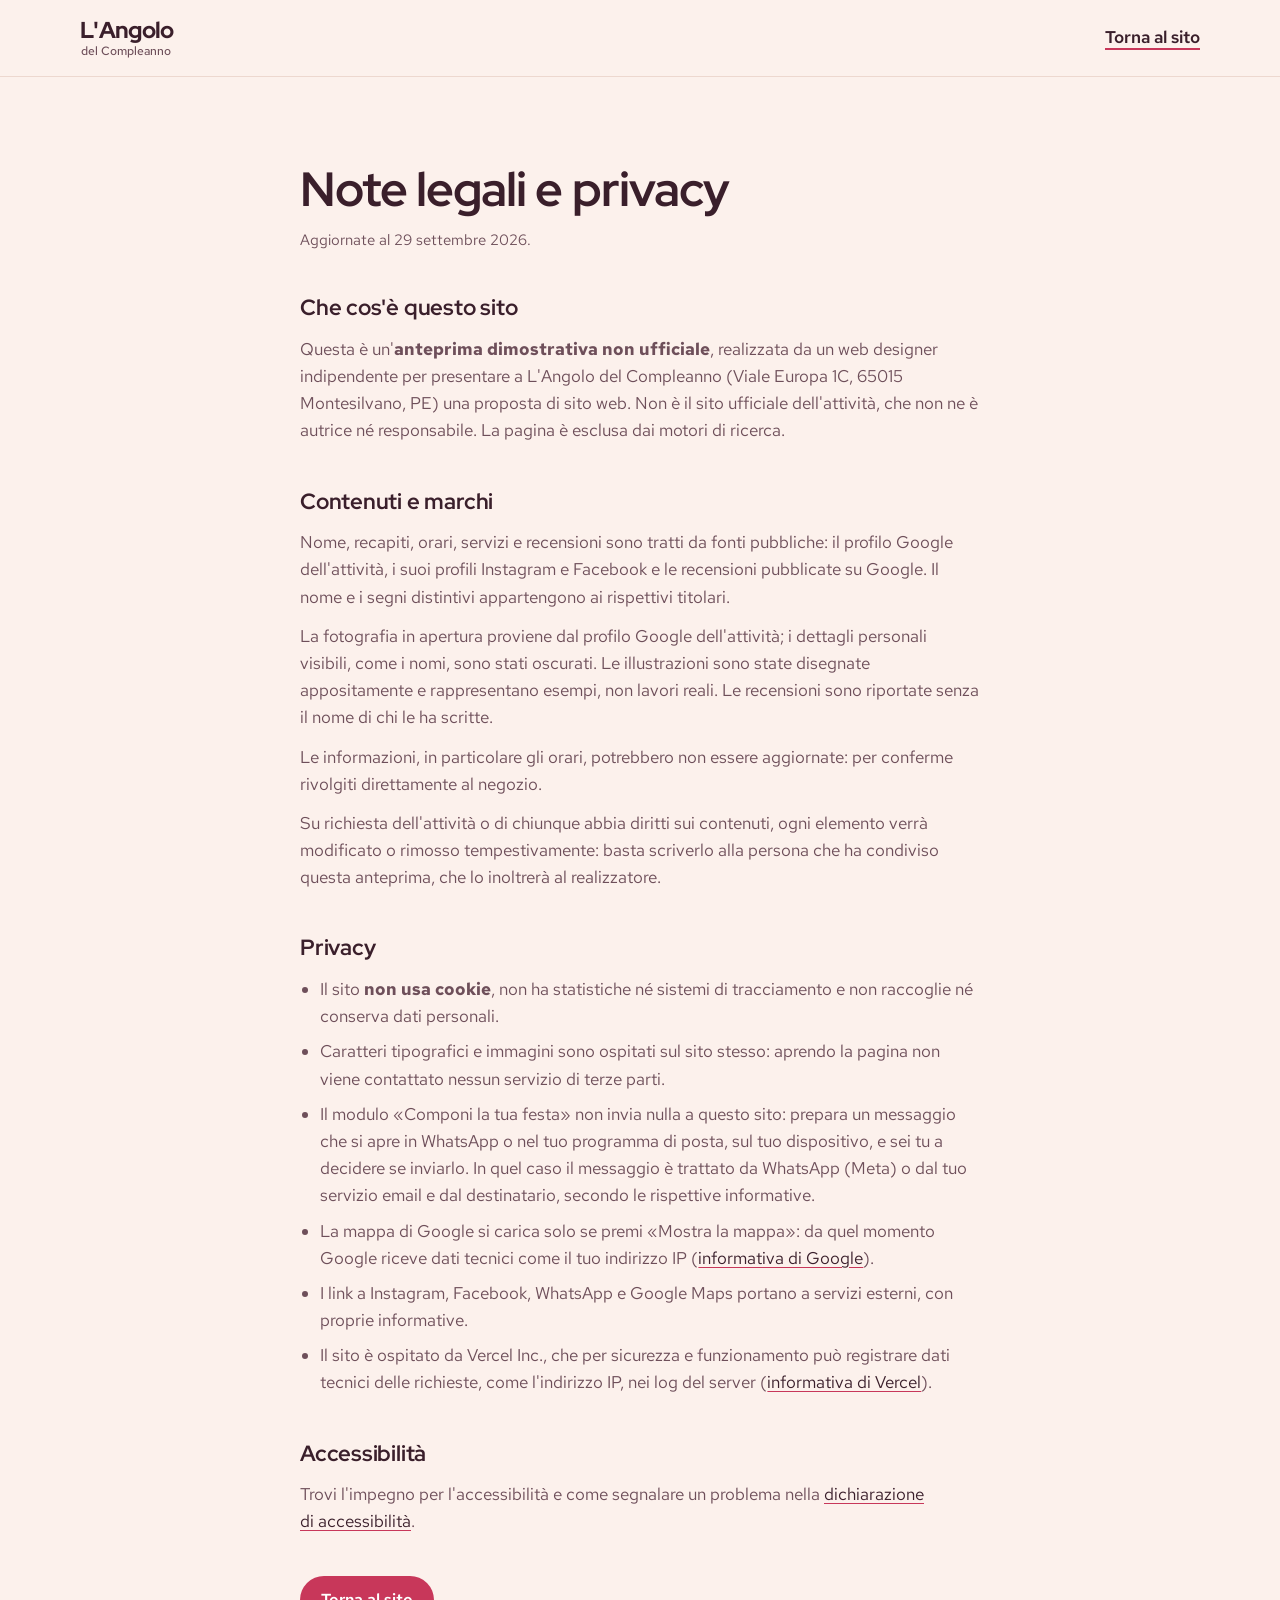
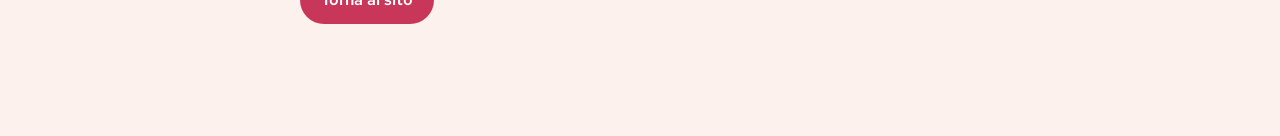
==== note-legali.html @ 6d97cae1 "Sito originale a pagina singola (anteprima L'Angolo del Compleanno) Versione pubblicata su adc-antep" ====
<!doctype html>
<html lang="it">
<head>
  <meta charset="utf-8">
  <meta name="viewport" content="width=device-width, initial-scale=1, viewport-fit=cover">
  <title>Note legali e privacy · Anteprima sito L'Angolo del Compleanno</title>
  <meta name="description" content="Note legali e informativa privacy dell'anteprima dimostrativa del sito di L'Angolo del Compleanno.">
  <meta name="theme-color" content="#FCF1EC">
  <meta name="robots" content="noindex, nofollow, noarchive, noimageindex">
  <meta name="referrer" content="strict-origin-when-cross-origin">
  <link rel="icon" href="favicon.svg" type="image/svg+xml">
  <link rel="preload" href="fonts/redhat-display-latin.woff2" as="font" type="font/woff2" crossorigin>
  <link rel="preload" href="fonts/redhat-text-latin.woff2" as="font" type="font/woff2" crossorigin>
  <link rel="stylesheet" href="style.css?v=20260929a">
</head>
<body class="legal-page">
<a class="skip" href="#main">Vai al contenuto</a>

<header class="site-header is-scrolled">
  <div class="wrap header-inner">
    <a class="brand" href="./" aria-label="Torna all'anteprima del sito">
      <span class="brand-name" aria-hidden="true">L'Angolo</span>
      <span class="brand-sub" aria-hidden="true">del Compleanno</span>
    </a>
    <a class="text-link" href="./">Torna al sito</a>
  </div>
</header>

<main id="main" class="legal">
  <div class="wrap">
    <h1>Note legali e privacy</h1>
    <p class="updated">Aggiornate al 29 settembre 2026.</p>

    <h2>Che cos'è questo sito</h2>
    <p>Questa è un'<strong>anteprima dimostrativa non ufficiale</strong>, realizzata da un web designer indipendente per presentare a L'Angolo del Compleanno (Viale Europa 1C, 65015 Montesilvano, PE) una proposta di sito web. Non è il sito ufficiale dell'attività, che non ne è autrice né responsabile. La pagina è esclusa dai motori di ricerca.</p>

    <h2>Contenuti e marchi</h2>
    <p>Nome, recapiti, orari, servizi e recensioni sono tratti da fonti pubbliche: il profilo Google dell'attività, i suoi profili Instagram e Facebook e le recensioni pubblicate su Google. Il nome e i segni distintivi appartengono ai rispettivi titolari.</p>
    <p>La fotografia in apertura proviene dal profilo Google dell'attività; i dettagli personali visibili, come i nomi, sono stati oscurati. Le illustrazioni sono state disegnate appositamente e rappresentano esempi, non lavori reali. Le recensioni sono riportate senza il nome di chi le ha scritte.</p>
    <p>Le informazioni, in particolare gli orari, potrebbero non essere aggiornate: per conferme rivolgiti direttamente al negozio.</p>
    <p>Su richiesta dell'attività o di chiunque abbia diritti sui contenuti, ogni elemento verrà modificato o rimosso tempestivamente: basta scriverlo alla persona che ha condiviso questa anteprima, che lo inoltrerà al realizzatore.</p>

    <h2>Privacy</h2>
    <ul>
      <li>Il sito <strong>non usa cookie</strong>, non ha statistiche né sistemi di tracciamento e non raccoglie né conserva dati personali.</li>
      <li>Caratteri tipografici e immagini sono ospitati sul sito stesso: aprendo la pagina non viene contattato nessun servizio di terze parti.</li>
      <li>Il modulo «Componi la tua festa» non invia nulla a questo sito: prepara un messaggio che si apre in WhatsApp o nel tuo programma di posta, sul tuo dispositivo, e sei tu a decidere se inviarlo. In quel caso il messaggio è trattato da WhatsApp (Meta) o dal tuo servizio email e dal destinatario, secondo le rispettive informative.</li>
      <li>La mappa di Google si carica solo se premi «Mostra la mappa»: da quel momento Google riceve dati tecnici come il tuo indirizzo IP (<a href="https://policies.google.com/privacy?hl=it" target="_blank" rel="noopener">informativa di Google<span class="sr-only"> (si apre in una nuova scheda)</span></a>).</li>
      <li>I link a Instagram, Facebook, WhatsApp e Google Maps portano a servizi esterni, con proprie informative.</li>
      <li>Il sito è ospitato da Vercel Inc., che per sicurezza e funzionamento può registrare dati tecnici delle richieste, come l'indirizzo IP, nei log del server (<a href="https://vercel.com/legal/privacy-policy" target="_blank" rel="noopener">informativa di Vercel<span class="sr-only"> (si apre in una nuova scheda)</span></a>).</li>
    </ul>

    <h2>Accessibilità</h2>
    <p>Trovi l'impegno per l'accessibilità e come segnalare un problema nella <a href="accessibilita.html">dichiarazione di accessibilità</a>.</p>

    <a class="btn btn-primary back" href="./">Torna al sito</a>
  </div>
</main>
</body>
</html>
---- style.css ----
/* =========================================================
   L'Angolo del Compleanno, Montesilvano
   Fondo rosa cipria caldo, inchiostro prugna, rosa per le azioni,
   oro come accento. Colore dosato, movimento discreto.
   ========================================================= */

@font-face {
  font-family: 'Red Hat Display';
  src: url('fonts/redhat-display-latin.woff2') format('woff2');
  font-weight: 400 900;
  font-display: swap;
}
@font-face {
  font-family: 'Red Hat Text';
  src: url('fonts/redhat-text-latin.woff2') format('woff2');
  font-weight: 300 700;
  font-display: swap;
}

:root {
  /* palette: fondo rosa cipria caldo, inchiostro prugna, rosa per le azioni, oro come accento */
  --bg: #FCF1EC;
  --surface: #FFFFFF;
  --band: #F7E1D9;
  --ink: #3A1F2B;
  --ink-2: #6E4F5A;
  --line: #EDD8CF;
  --line-2: #DDBFB3;

  --rose: #C8375A;
  --rose-hi: #B8324F;
  --rose-deep: #9E2A47;
  --gold: #E3A21A;
  --gold-soft: #FBEBCB;

  --font-display: 'Red Hat Display', system-ui, -apple-system, 'Segoe UI', sans-serif;
  --font-body: 'Red Hat Text', system-ui, -apple-system, 'Segoe UI', sans-serif;

  --shadow-1: 0 1px 2px rgba(58, 31, 43, .05), 0 2px 8px rgba(58, 31, 43, .05);
  --shadow-2: 0 1px 3px rgba(58, 31, 43, .06), 0 12px 32px -12px rgba(58, 31, 43, .18);

  --r: 16px;
  --r-lg: 24px;

  --ease-out: cubic-bezier(.23, 1, .32, 1);

  --gutter: clamp(16px, 4.5vw, 40px);
  --section-y: clamp(80px, 10vw, 136px);
  --header-h: 64px;
}
@media (min-width: 960px) { :root { --header-h: 76px; } }

/* ---------- base ---------- */
*, *::before, *::after { box-sizing: border-box; }
html { -webkit-text-size-adjust: 100%; scroll-behavior: smooth; scroll-padding-top: calc(var(--header-h) + 12px); scroll-padding-bottom: 88px; }
@media (min-width: 960px) { html { scroll-padding-bottom: 24px; } }
@media (prefers-reduced-motion: reduce) { html { scroll-behavior: auto; } }
body {
  margin: 0;
  background: var(--bg);
  color: var(--ink);
  font-family: var(--font-body);
  font-size: 1.0625rem;
  line-height: 1.6;
  -webkit-font-smoothing: antialiased;
  -webkit-tap-highlight-color: transparent;
  overflow-x: clip;
}
img, svg { display: block; max-width: 100%; }
img { height: auto; }
a { color: inherit; text-underline-offset: .2em; text-decoration-thickness: 1px; }
button, input, select, textarea { font: inherit; color: inherit; }
button { cursor: pointer; }
h1, h2, h3, p, ul, ol, dl, dd, figure, blockquote { margin: 0; }
ul, ol { padding: 0; list-style: none; }
[hidden] { display: none !important; }
::selection { background: var(--gold-soft); color: var(--ink); }
:focus-visible { outline: 3px solid var(--rose-deep); outline-offset: 3px; border-radius: 6px; }
html { scrollbar-color: var(--line-2) transparent; scrollbar-width: thin; }

.sr-only {
  position: absolute !important; width: 1px; height: 1px; padding: 0; margin: -1px;
  overflow: hidden; clip: rect(0 0 0 0); white-space: nowrap; border: 0;
}
.sprite { position: absolute; width: 0; height: 0; overflow: hidden; }
.i { width: 1.2em; height: 1.2em; flex: none; }

.skip {
  position: fixed; left: 12px; top: -60px; z-index: 100;
  background: var(--ink); color: #fff; padding: 10px 16px; border-radius: 999px;
  font-weight: 600; text-decoration: none; transition: top .2s var(--ease-out);
}
.skip:focus { top: 12px; }

.wrap { width: 100%; max-width: 1200px; margin: 0 auto; padding: 0 var(--gutter); }

/* ---------- testo ---------- */
.display, .h2, h3, .brand-name, .footer-name {
  font-family: var(--font-display);
  font-weight: 700;
  letter-spacing: -.02em;
  text-wrap: balance;
}
.display { font-size: clamp(2.4rem, 1.4rem + 4vw, 4.4rem); line-height: 1.02; letter-spacing: -.03em; }
.h2 { font-size: clamp(1.9rem, 1.3rem + 2.2vw, 3rem); line-height: 1.08; }
h3 { font-size: 1.2rem; line-height: 1.25; letter-spacing: -.01em; }
.lead { font-size: clamp(1.08rem, 1rem + .35vw, 1.25rem); line-height: 1.55; color: var(--ink-2); max-width: 36em; text-wrap: pretty; }
p { text-wrap: pretty; }

/* ---------- pulsanti e link ---------- */
.btn {
  --h: 48px;
  display: inline-flex; align-items: center; justify-content: center; gap: .5em;
  min-height: var(--h); padding: 0 1.3em;
  border-radius: 999px; border: 0;
  font-weight: 600; font-size: 1rem; line-height: 1.1;
  text-decoration: none; white-space: nowrap;
  transition: background-color .2s, box-shadow .2s, color .2s, transform .2s var(--ease-out);
  touch-action: manipulation;
}
.btn-sm { --h: 42px; padding: 0 1.1em; font-size: .95rem; }
.btn-lg { --h: 54px; padding: 0 1.6em; font-size: 1.05rem; }
.btn-primary { background: var(--rose); color: #fff; }
.btn-primary:hover { background: var(--rose-hi); }
.btn-ink { background: var(--ink); color: #fff; }
.btn-ink:hover { background: #4E2B3A; }
.btn-line { background: var(--surface); color: var(--ink); box-shadow: inset 0 0 0 1.5px var(--line-2); }
.btn-line:hover { box-shadow: inset 0 0 0 1.5px var(--ink); }
.btn:active { transform: scale(.98); }

.text-link {
  display: inline-flex; align-items: center; min-height: 44px;
  font-weight: 600; color: var(--ink);
  text-decoration: underline; text-decoration-color: var(--rose); text-decoration-thickness: 2px; text-underline-offset: .3em;
  transition: text-decoration-color .2s;
}
.text-link:hover { text-decoration-color: var(--ink); }

/* ---------- header ---------- */
.site-header {
  position: fixed; inset: 0 0 auto 0; z-index: 50;
  height: var(--header-h);
  background: rgba(252, 241, 236, .96);
  transition: transform .4s var(--ease-out), box-shadow .3s, background-color .3s;
}
.site-header.is-scrolled { box-shadow: 0 1px 0 var(--line); }
.site-header.is-hidden { transform: translateY(-100%); box-shadow: none; }

.brand, .brand-sub { transition: color .3s; }
.header-inner { height: 100%; display: flex; align-items: center; justify-content: space-between; gap: 16px; }

.brand { display: inline-flex; flex-direction: column; text-decoration: none; line-height: 1; padding: 6px 0; }
.brand-name { display: inline-flex; align-items: flex-start; font-size: 1.45rem; font-weight: 800; letter-spacing: -.03em; line-height: .95; }
.brand-balloon { width: .46em; height: .84em; margin: -.1em .02em 0 .04em; }
.brand-sub { font-weight: 500; font-size: .78rem; color: var(--ink-2); margin-top: 4px; padding-left: .1em; }

.nav { display: flex; align-items: center; gap: 10px; }
.menu-btn {
  width: 48px; height: 48px; border-radius: 50%; border: 0;
  background: var(--band); display: grid; place-items: center;
}
.menu-icon { width: 20px; height: 12px; position: relative; display: block; }
.menu-icon i { position: absolute; left: 0; right: 0; height: 2px; border-radius: 2px; background: var(--ink); transition: transform .3s var(--ease-out), top .3s var(--ease-out); }
.menu-icon i:first-child { top: 1px; }
.menu-icon i:last-child { top: 9px; }
.menu-btn[aria-expanded="true"] .menu-icon i:first-child { top: 5px; transform: rotate(45deg); }
.menu-btn[aria-expanded="true"] .menu-icon i:last-child { top: 5px; transform: rotate(-45deg); }

.menu {
  position: fixed; inset: var(--header-h) 0 0 0;
  background: var(--bg);
  padding: 16px var(--gutter) calc(32px + env(safe-area-inset-bottom));
  display: flex; flex-direction: column; justify-content: space-between; gap: 32px;
  overflow-y: auto;
  visibility: hidden; opacity: 0;
  transition: opacity .25s var(--ease-out), visibility 0s .25s;
}
.menu.is-open { visibility: visible; opacity: 1; transition-delay: 0s; }
.nav-list a {
  display: block; padding: 14px 0; text-decoration: none;
  font-family: var(--font-display); font-weight: 700; letter-spacing: -.02em;
  font-size: clamp(1.6rem, 7vw, 2.2rem); line-height: 1.15;
  border-bottom: 1px solid var(--line);
}
.menu-extra { display: grid; gap: 16px; }
.menu-actions { display: grid; grid-template-columns: 1fr 1fr; gap: 10px; }
.status { display: inline-flex; align-items: center; gap: .6em; font-weight: 500; color: var(--ink-2); }
.dot { width: 9px; height: 9px; border-radius: 50%; background: #2FA36B; flex: none; }
.is-closed .dot { background: var(--rose-deep); }
.nav-cta { display: none; }

@media (min-width: 960px) {
  .menu-btn { display: none; }
  .menu { position: static; visibility: visible; opacity: 1; padding: 0; background: none; overflow: visible; display: block; }
  .menu-extra { display: none; }
  .nav-list { display: flex; gap: 2px; }
  .nav-list a {
    font-family: var(--font-body); font-weight: 500; letter-spacing: 0;
    font-size: .98rem; padding: 10px 14px; border: 0; border-radius: 999px;
    transition: background-color .2s;
  }
  .nav-list a:hover, .nav-list a.is-current { background: var(--band); }
  .nav-cta { display: inline-flex; margin-left: 10px; }
}

/* ---------- apertura: foto di un loro allestimento, in trasparenza ---------- */
.hero {
  position: relative; z-index: 1; isolation: isolate; overflow: clip;
  min-height: max(100svh, 560px);
  display: grid; place-items: center; text-align: center;
  padding: calc(var(--header-h) + 32px) 0 104px;
}
.hero-media {
  position: absolute; inset: 0; z-index: -2;
  -webkit-mask-image: linear-gradient(180deg, #000 0%, #000 58%, transparent 100%);
          mask-image: linear-gradient(180deg, #000 0%, #000 58%, transparent 100%);
}
.hero-media img { width: 100%; height: 100%; object-fit: cover; object-position: 56% 45%; opacity: .42; }
@media (orientation: portrait) { .hero-media img { object-position: 60% 22%; } }
.hero::before {
  content: ''; position: absolute; inset: 0; z-index: -1;
  background: radial-gradient(ellipse 58% 46% at 50% 52%, rgba(252, 241, 236, .82) 0%, rgba(252, 241, 236, .5) 55%, rgba(252, 241, 236, 0) 100%);
}
.hero-inner { display: grid; justify-items: center; gap: 24px; max-width: 880px; }
.hero .display { font-size: clamp(2.6rem, 1.3rem + 5.6vw, 5.6rem); line-height: 1; }
.hero .lead { color: var(--ink); max-width: 34em; }
.hero-actions { display: flex; flex-wrap: wrap; justify-content: center; align-items: center; gap: 8px 24px; margin-top: 4px; }
.rating { display: inline-flex; align-items: center; gap: 10px; font-size: .95rem; text-decoration: none; color: var(--ink); }
.rating strong { color: var(--ink); }
.rating:hover span:last-child { text-decoration: underline; }
.rating-stars { display: inline-flex; gap: 1px; color: var(--gold); }
.rating-stars .i { width: 16px; height: 16px; }
.demo-note { font-size: .88rem; color: var(--ink-2); background: rgba(252, 241, 236, .85); padding: 6px 14px; border-radius: 999px; }
.demo-note a { color: var(--ink); font-weight: 600; text-decoration-color: var(--rose); text-underline-offset: .2em; }

/* ---------- sezioni ---------- */
.section { position: relative; z-index: 1; padding: var(--section-y) 0; }
.section-head { display: grid; gap: 16px; max-width: 720px; margin-bottom: clamp(32px, 5vw, 56px); }
.section-head-split { max-width: none; }
@media (min-width: 960px) {
  .section-head-split { grid-template-columns: minmax(0, 1fr) auto; align-items: end; gap: 24px 48px; }
  .section-head-split > div:first-child { display: grid; gap: 16px; max-width: 640px; }
}

/* ---------- chi siamo ---------- */
.about-grid { display: grid; gap: 32px; align-items: center; }
.about-art { width: 100%; max-width: 560px; margin: 0 auto; }
.setup-stage { width: 100%; aspect-ratio: 960 / 820; }
.hero-svg { width: 100%; height: 100%; overflow: visible; }
.hero-svg text { font-family: var(--font-display); }
.about-copy { display: grid; gap: 20px; align-content: start; max-width: 600px; }
.about-copy > p:not(.lead) { color: var(--ink-2); }

.reviews { margin-top: clamp(56px, 8vw, 104px); display: grid; gap: 8px; }
.reviews-head { display: flex; align-items: baseline; gap: 12px; flex-wrap: wrap; padding-bottom: 8px; }
.reviews-score { display: inline-flex; align-items: center; gap: 10px; }
.reviews-score strong { font-family: var(--font-display); font-size: 2rem; font-weight: 700; letter-spacing: -.02em; line-height: 1; }
.reviews-count { color: var(--ink-2); font-size: .95rem; }
.quotes { display: grid; }
.quote { padding: 20px 0; border-top: 1px solid var(--line-2); display: grid; gap: 10px; align-content: start; }
.quote blockquote p { font-size: 1.08rem; line-height: 1.55; }
.quote blockquote p::before { content: '«'; }
.quote blockquote p::after { content: '»'; }
.quote figcaption { font-size: .9rem; font-weight: 600; color: var(--ink-2); }
.reviews .text-link { justify-self: start; }
@media (min-width: 900px) {
  .quotes { grid-template-columns: repeat(3, minmax(0, 1fr)); gap: 40px; }
}
@media (min-width: 960px) {
  .about-grid { grid-template-columns: minmax(0, 1.1fr) minmax(0, 1fr); gap: 72px; }
  .about-art { max-width: none; }
}

/* ---------- servizi: le occasioni ---------- */
.occasions { display: grid; gap: 16px; }
.occasion {
  display: grid; grid-template-columns: 112px minmax(0, 1fr); align-items: stretch;
  background: var(--surface); border-radius: var(--r-lg); overflow: hidden;
  box-shadow: var(--shadow-1);
}
.occasion-art { background: var(--band); display: grid; place-items: center; overflow: hidden; }
.occasion:nth-child(3n+2) .occasion-art { background: var(--gold-soft); }
.occasion-art img { width: 100%; transition: transform .5s var(--ease-out); }
.occasion-body { padding: 16px 18px 10px; display: grid; gap: 6px; align-content: start; }
.occasion-body h3 { font-size: 1.15rem; }
.occasion-body p { color: var(--ink-2); font-size: .95rem; }
.occasion .text-link { justify-self: start; font-size: .95rem; }
@media (hover: hover) and (pointer: fine) {
  .occasion:hover .occasion-art img { transform: translateY(-6px) scale(1.04); }
}
@media (min-width: 640px) {
  .occasions { grid-template-columns: repeat(2, minmax(0, 1fr)); gap: 20px; }
  .occasion { grid-template-columns: 1fr; grid-template-rows: auto 1fr; }
  .occasion-art { aspect-ratio: 4 / 3; }
  .occasion-art img { width: 74%; }
  .occasion-body { padding: 20px 22px 14px; gap: 8px; }
  .occasion-body h3 { font-size: 1.25rem; }
}
@media (min-width: 1000px) {
  .occasions { grid-template-columns: repeat(3, minmax(0, 1fr)); gap: 24px; }
}

.service-strip {
  margin-top: clamp(32px, 5vw, 48px); display: grid; gap: 14px;
  padding: 20px 24px; border-radius: var(--r-lg);
  background: rgba(255, 255, 255, .55); border: 1px solid var(--line);
}
.service-strip-title { font-family: var(--font-display); font-weight: 700; font-size: 1.1rem; }
.service-strip ul { display: flex; flex-wrap: wrap; gap: 10px 28px; }
.service-strip li { display: inline-flex; align-items: center; gap: 8px; font-weight: 500; }
.service-strip .i { color: var(--rose-deep); }
@media (min-width: 1000px) {
  .service-strip { grid-template-columns: auto 1fr; align-items: center; gap: 32px; padding: 22px 32px; }
}

/* ---------- componi la festa ---------- */
.composer {
  display: grid; background: var(--surface); border-radius: var(--r-lg);
  border: 1px solid var(--line); box-shadow: var(--shadow-2); overflow: hidden;
}
.composer-preview { background: var(--band); padding: 20px var(--gutter) 24px; display: grid; gap: 16px; align-content: start; }
.preview-stage { width: min(100%, 280px); margin: 0 auto; aspect-ratio: 360 / 420; }
.bouquet { width: 100%; height: 100%; overflow: visible; }
.pv-bal use { transform-box: fill-box; transform-origin: 50% 90%; }
.pv-bal.is-pop use { animation: pop .5s var(--ease-out); }
@keyframes pop { from { transform: scale(.9); } to { transform: scale(1); } }
.bouquet stop { transition: stop-color .4s var(--ease-out); }
.pv-l1 { stop-color: var(--c1-l, #FFB0A3); } .pv-b1 { stop-color: var(--c1-b, #FF6F5E); } .pv-d1 { stop-color: var(--c1-d, #D94430); }
.pv-l2 { stop-color: var(--c2-l, #FFEBAE); } .pv-b2 { stop-color: var(--c2-b, #FFC940); } .pv-d2 { stop-color: var(--c2-d, #E29E12); }
.pv-l3 { stop-color: var(--c3-l, #CDEEFC); } .pv-b3 { stop-color: var(--c3-b, #7CCBF0); } .pv-d3 { stop-color: var(--c3-d, #3E9FD0); }
.pv-ribbon { fill: var(--c1-b, #FF6F5E); transition: fill .4s; }

.palette { border: 0; margin: 0; padding: 0; min-width: 0; }
.palette legend { font-weight: 600; padding: 0; margin-bottom: 12px; }
.hint { font-weight: 400; color: var(--ink-2); font-size: .9rem; }
.swatches { display: grid; grid-template-columns: repeat(5, minmax(0, 1fr)); gap: 12px 6px; }
.swatch { position: relative; display: grid; justify-items: center; gap: 6px; cursor: pointer; font-size: .76rem; font-weight: 500; color: var(--ink-2); text-align: center; line-height: 1.15; }
.swatch input { position: absolute; opacity: 0; inset: 0; width: 100%; height: 100%; margin: 0; cursor: pointer; }
.swatch-ball {
  width: 42px; height: 42px; border-radius: 50%;
  background: radial-gradient(circle at 34% 30%, var(--l) 0 8%, var(--b) 48%, var(--d) 100%);
  box-shadow: inset 0 0 0 1px rgba(58, 31, 43, .08);
  display: grid; place-items: center;
  transition: box-shadow .2s;
}
.swatch-ball svg { width: 18px; height: 18px; color: var(--ink); opacity: 0; transition: opacity .2s; }
.swatch input:checked + .swatch-ball { box-shadow: 0 0 0 3px var(--band), 0 0 0 5px var(--ink); }
.swatch input:checked + .swatch-ball svg { opacity: 1; }
.swatch input:checked ~ .swatch-name { color: var(--ink); font-weight: 600; }
.swatch input:focus-visible + .swatch-ball { outline: 3px solid var(--rose-deep); outline-offset: 6px; }

.composer-fields { padding: 24px var(--gutter) 28px; display: grid; gap: 22px; align-content: start; }
.field { display: grid; gap: 8px; border: 0; margin: 0; padding: 0; min-width: 0; }
.field > label, .field > legend { font-weight: 600; font-size: .98rem; padding: 0; }
.req { color: var(--rose-deep); }
.field-row { display: grid; gap: 22px; }
@media (min-width: 560px) { .field-row { grid-template-columns: 1fr 1fr; gap: 16px; } }
input[type="text"], input[type="date"], textarea {
  width: 100%; min-height: 50px; padding: 12px 14px;
  border: 1px solid var(--line-2); border-radius: 12px; background: var(--surface);
  font-size: 1rem; line-height: 1.4;
  transition: border-color .2s, box-shadow .2s;
  accent-color: var(--rose); caret-color: var(--rose-deep);
}
textarea { resize: vertical; min-height: 96px; }
input::placeholder, textarea::placeholder { color: #7D5F69; }
input:hover, textarea:hover { border-color: #C9A69A; }
input:focus, textarea:focus { outline: none; border-color: var(--rose-deep); box-shadow: 0 0 0 3px rgba(158, 42, 71, .35); }
input.is-invalid { border-color: var(--rose-deep); }
.field-error { color: #B3321F; font-size: .9rem; font-weight: 500; }

.choice-row { display: flex; flex-wrap: wrap; gap: 8px; }
.choice { position: relative; }
.choice input { position: absolute; opacity: 0; inset: 0; margin: 0; width: 100%; height: 100%; cursor: pointer; }
.choice span {
  display: inline-flex; align-items: center; min-height: 44px; padding: 0 16px;
  border-radius: 999px; border: 1px solid var(--line-2); background: var(--surface);
  font-weight: 500; font-size: .95rem;
  transition: background-color .2s, border-color .2s, color .2s;
}
.choice:hover span { border-color: var(--ink); }
.choice input:checked + span { background: var(--ink); border-color: var(--ink); color: #fff; }
.choice input:focus-visible + span { outline: 3px solid var(--rose-deep); outline-offset: 3px; }
.is-invalid .choice span { border-color: var(--rose-deep); }

.composer-send { display: flex; flex-wrap: wrap; align-items: center; gap: 8px 24px; }
.composer-send .btn-primary { flex: 1 1 260px; }
@media (min-width: 560px) { .composer-send .btn-primary { flex: 0 0 auto; } }
.privacy { font-size: .86rem; color: var(--ink-2); }
.sent { padding: 14px 16px; border-radius: 12px; background: #E6F4EC; color: #145A38; font-weight: 500; }

@media (min-width: 960px) {
  .composer { grid-template-columns: minmax(0, 5fr) minmax(0, 7fr); }
  .composer-preview { padding: 40px; gap: 28px; }
  .preview-stage { width: min(100%, 320px); }
  .composer-fields { padding: 40px 44px 44px; }
}

/* ---------- contatti ---------- */
.contact-grid { display: grid; gap: 48px; }
.contact-info { display: grid; gap: 28px; align-content: start; }
.contact-info .h2 { margin-bottom: -8px; }
.contact-list { display: grid; gap: 20px; }
.contact-list li { display: grid; grid-template-columns: 24px 1fr; gap: 14px; align-items: start; }
.contact-list > li > .i { width: 22px; height: 22px; margin-top: 3px; color: var(--rose-deep); }
.contact-list div { display: grid; gap: 2px; }
.contact-list strong { font-family: var(--font-display); font-weight: 700; font-size: 1.15rem; overflow-wrap: anywhere; }
.contact-list strong a { text-decoration: none; }
.contact-list strong a:hover { text-decoration: underline; }
.contact-list span { color: var(--ink-2); }
.contact-list span a { color: var(--ink); font-weight: 600; }
.contact-list .text-link { justify-self: start; min-height: 36px; }

.hours { background: var(--surface); border-radius: var(--r); padding: 18px 20px 10px; border: 1px solid var(--line); }
.hours-title { font-size: 1.05rem; margin-bottom: 6px; }
.hours-table { width: 100%; border-collapse: collapse; font-variant-numeric: tabular-nums; }
.hours-table th, .hours-table td { padding: 9px 0; border-top: 1px solid var(--line); text-align: left; font-size: .97rem; }
.hours-table th { font-weight: 500; color: var(--ink-2); width: 40%; }
.hours-table td { font-weight: 500; text-align: right; }
.hours-table td span { white-space: nowrap; }
.hours-table td span + span::before { content: '·'; margin: 0 .45em; color: var(--line-2); }
.hours-table tr.is-today th, .hours-table tr.is-today td { color: var(--ink); font-weight: 700; }
.hours-table tr.is-today th::after { content: 'oggi'; margin-left: 8px; padding: 1px 8px; border-radius: 999px; background: var(--gold-soft); font-size: .75rem; font-weight: 600; vertical-align: 1px; }
@media (max-width: 479px) {
  .hours-table td span { display: block; }
  .hours-table td span + span::before { content: none; }
}

.perks { display: grid; gap: 6px; color: var(--ink-2); font-size: .95rem; }
.perks li::before { content: ''; display: inline-block; width: 6px; height: 6px; border-radius: 50%; background: var(--rose); margin: 0 10px 2px 0; }
.social { display: flex; flex-wrap: wrap; gap: 10px; }
.social-link {
  display: inline-flex; align-items: center; gap: 8px; min-height: 44px; padding: 0 16px 0 12px;
  border-radius: 999px; background: var(--surface); text-decoration: none; font-weight: 500; font-size: .94rem;
  box-shadow: inset 0 0 0 1px var(--line-2);
  transition: box-shadow .2s;
}
.social-link:hover { box-shadow: inset 0 0 0 1px var(--ink); }

.map { display: grid; gap: 12px; align-content: start; }
.map .text-link { justify-self: start; }
.map-facade, .map iframe {
  position: relative; width: 100%; aspect-ratio: 4 / 5; border-radius: var(--r-lg); overflow: hidden;
  border: 1px solid var(--line); background: #FBF3EF;
}
.map iframe { display: block; }
.map-art { position: absolute; inset: 0; width: 100%; height: 100%; }
.map-card {
  position: absolute; left: 12px; right: 12px; bottom: 12px;
  display: grid; gap: 2px; justify-items: start;
  padding: 14px 16px; border-radius: 14px; background: rgba(255, 255, 255, .97);
  box-shadow: var(--shadow-1);
}
.map-name { font-family: var(--font-display); font-weight: 700; font-size: 1.08rem; }
.map-addr { color: var(--ink-2); margin-bottom: 10px; }
.map-note { font-size: .8rem; color: var(--ink-2); margin-top: 8px; }
@media (min-width: 600px) {
  .map-facade, .map iframe { aspect-ratio: 6 / 5; }
  .map-card { right: auto; max-width: 320px; left: 16px; bottom: 16px; }
}
@media (min-width: 960px) {
  .contact-grid { grid-template-columns: minmax(0, 5fr) minmax(0, 6fr); gap: 72px; align-items: start; }
  .map { position: sticky; top: calc(var(--header-h) + 24px); }
  .map-facade, .map iframe { aspect-ratio: 1 / 1.05; }
}

/* ---------- nastri che attraversano la pagina ---------- */
main { position: relative; }
.ribbons { position: absolute; inset: 0; z-index: 0; pointer-events: none; overflow: hidden; }
.ribbons svg { position: absolute; left: 0; top: 0; width: 100%; height: 100%; overflow: visible; }
/* ---------- footer ---------- */
.site-footer { background: var(--ink); color: #F3E3DD; padding: clamp(56px, 8vw, 88px) 0 calc(28px + env(safe-area-inset-bottom)); }
.site-footer a { color: #fff; text-decoration: none; }
.site-footer a:hover { text-decoration: underline; }
.footer-grid { display: grid; gap: 36px; }
.footer-name { display: flex; align-items: flex-start; flex-wrap: wrap; color: #fff; font-size: clamp(2rem, 1.4rem + 2.4vw, 3rem); font-weight: 800; line-height: .95; }
.footer-name .brand-balloon { width: .46em; height: .84em; }
.footer-name span { flex-basis: 100%; font-family: var(--font-body); font-weight: 500; font-size: .95rem; letter-spacing: 0; color: #D9BDB4; margin-top: .7em; }
.footer-brand { display: grid; gap: 16px; }
.footer-brand > p:last-child { color: #D9BDB4; max-width: 32ch; }
.footer-nav ul { display: grid; gap: 4px; }
.footer-nav a { display: inline-block; padding: 6px 0; font-weight: 500; }
.footer-contact { display: grid; gap: 14px; color: #D9BDB4; }
.footer-social { display: flex; gap: 10px; }
.footer-social a { width: 44px; height: 44px; border-radius: 50%; display: grid; place-items: center; background: rgba(255, 255, 255, .08); transition: background-color .2s; }
.footer-social a:hover { background: rgba(255, 255, 255, .16); }
.footer-legal { display: flex; flex-wrap: wrap; gap: 4px 20px; }
.footer-legal a { color: #F3E3DD; text-decoration: underline; text-decoration-color: rgba(243, 227, 221, .4); text-underline-offset: .2em; display: inline-block; padding: 4px 0; }
.footer-base { display: flex; flex-wrap: wrap; justify-content: space-between; gap: 8px 24px; margin-top: 48px; padding-top: 22px; border-top: 1px solid rgba(255, 255, 255, .12); font-size: .86rem; color: #BFA39B; }
@media (min-width: 800px) { .footer-grid { grid-template-columns: minmax(0, 1.6fr) minmax(0, 1fr) minmax(0, 1.2fr); } }

/* ---------- barra fissa mobile ---------- */
.mbar {
  position: fixed; left: 0; right: 0; bottom: 0; z-index: 40;
  display: grid; grid-template-columns: auto 1fr; gap: 8px;
  padding: 10px var(--gutter) calc(10px + env(safe-area-inset-bottom));
  background: rgba(252, 241, 236, .98); box-shadow: 0 -1px 0 var(--line);
  transform: translateY(110%); transition: transform .4s var(--ease-out);
}
.mbar.is-visible { transform: none; }
@media (min-width: 960px) { .mbar { display: none; } }

/* =========================================================
   Movimento: entrata morbida all'apertura, poi animazioni
   che seguono lo scorrimento (dove il browser lo supporta)
   ========================================================= */
@keyframes rise { from { opacity: 0; transform: translateY(14px); } to { opacity: 1; transform: none; } }
@keyframes fade { from { opacity: 0; } to { opacity: 1; } }

.js [data-hero-in] { opacity: 0; }
.js .is-ready [data-hero-in] { opacity: 1; animation: rise .8s var(--ease-out) backwards; animation-delay: calc(.35s + var(--d, 0) * .1s); }

.split .w { display: inline-block; overflow: hidden; vertical-align: top; padding-bottom: .1em; margin-bottom: -.1em; }
.split .w > span { display: inline-block; }
.js .split .w > span { transform: translateY(105%); }
.js .split.is-in .w > span { transform: none; transition: transform .9s var(--ease-out); transition-delay: calc(var(--i) * 70ms); }

.js [data-reveal]:not(.is-in) { opacity: 0; }
.js [data-reveal].is-in { animation: rise .7s var(--ease-out) backwards; animation-delay: calc(var(--s, 0) * 70ms); }

/* l'allestimento in "Chi siamo" si monta quando arriva sullo schermo */
.hero-svg .h-panel, .hero-svg .h-plinth, .hero-svg .h-b, .hero-svg .h-foil, .hero-svg .h-bubble,
.hero-svg .h-bouquet, .hero-svg .h-leaf, .hero-svg .h-confetti { transform-box: fill-box; }
.hero-svg .h-panel, .hero-svg .h-foil { transform-origin: 50% 100%; }
.hero-svg .h-b { transform-origin: 50% 50%; }

.js .hero-svg .h-panel, .js .hero-svg .h-plinth, .js .hero-svg .h-b, .js .hero-svg .h-foil,
.js .hero-svg .h-bubble, .js .hero-svg .h-bouquet, .js .hero-svg .h-leaf, .js .hero-svg .h-confetti, .js .hero-svg .h-string { opacity: 0; }

.js .is-ready .hero-svg .h-panel { opacity: 1; animation: panel-up .8s var(--ease-out) backwards; }
.js .is-ready .hero-svg .h-panel ~ .h-panel { animation-delay: .12s; }
@keyframes panel-up { from { transform: scaleY(.4); opacity: 0; } to { transform: none; opacity: 1; } }
.js .is-ready .hero-svg .h-plinth { opacity: 1; animation: rise .7s var(--ease-out) .3s backwards; }
.js .is-ready .hero-svg .h-b { opacity: 1; animation: inflate .6s var(--ease-out) backwards; animation-delay: calc(.35s + var(--i, 0) * 16ms); }
@keyframes inflate { from { transform: scale(.35); opacity: 0; } to { transform: none; opacity: 1; } }
.js .is-ready .hero-svg .h-foil { opacity: 1; animation: rise .8s var(--ease-out) .8s backwards; }
.js .is-ready .hero-svg .h-leaf, .js .is-ready .hero-svg .h-string, .js .is-ready .hero-svg .h-confetti { opacity: 1; animation: fade .8s var(--ease-out) 1s backwards; }
.js .is-ready .hero-svg .h-bubble { opacity: 1; animation: rise 1s var(--ease-out) .9s backwards; }
.js .is-ready .hero-svg .h-bouquet { opacity: 1; animation: rise 1s var(--ease-out) 1s backwards; }

/* legate allo scorrimento: solo dove esistono le scroll-driven animations */
@supports (animation-timeline: view()) {
  @media (prefers-reduced-motion: no-preference) {
    /* la foto scende più lenta della pagina, il testo si allontana */
    .hero-media img { animation: hero-drift linear both; animation-timeline: scroll(root); animation-range: 0 100svh; }
    @keyframes hero-drift { from { transform: scale(1.06); } to { transform: translateY(14%) scale(1); } }
    .hero-inner { animation: hero-away linear both; animation-timeline: scroll(root); animation-range: 0 85svh; }
    @keyframes hero-away { to { opacity: 0; transform: translateY(-48px); } }

    /* i blocchi compaiono man mano che entrano nello schermo */
    .js [data-reveal], .js [data-reveal]:not(.is-in), .js [data-reveal].is-in {
      opacity: 1;
      animation: reveal-scroll var(--ease-out) both;
      animation-timeline: view();
      animation-range: entry 0% entry 55%;
    }
    @keyframes reveal-scroll { from { opacity: 0; transform: translateY(28px); } to { opacity: 1; transform: none; } }

    /* i palloncini salgono piano mentre si scorre */
    .preview-stage { animation: float-up linear both; animation-timeline: view(); animation-range: cover 0% cover 100%; }
    @keyframes float-up { from { transform: translateY(32px); } to { transform: translateY(-32px); } }

  }
}

@media (prefers-reduced-motion: reduce) {
  *, *::before, *::after { animation-duration: .01ms !important; animation-iteration-count: 1 !important; animation-delay: 0s !important; transition-duration: .01ms !important; }
  .js [data-hero-in], .js [data-reveal]:not(.is-in), .js .hero-svg * { opacity: 1 !important; }
  .js .split .w > span { transform: none !important; }
}

/* ---------- pagine di servizio: note legali, accessibilità ---------- */
.legal-page .site-header { position: sticky; }
.legal { padding: clamp(40px, 7vw, 88px) 0 clamp(64px, 9vw, 112px); }
.legal .wrap { max-width: 760px; }
.legal h1 { font-family: var(--font-display); font-weight: 700; letter-spacing: -.02em; font-size: clamp(2rem, 1.4rem + 2.4vw, 3rem); line-height: 1.08; margin-bottom: 12px; }
.legal h2 { font-family: var(--font-display); font-weight: 700; letter-spacing: -.01em; font-size: 1.35rem; margin: 40px 0 10px; }
.legal p, .legal li { color: var(--ink-2); max-width: 68ch; }
.legal p + p { margin-top: 12px; }
.legal ul { list-style: disc; padding-left: 1.2em; display: grid; gap: 8px; margin-top: 10px; }
.legal a:not(.btn) { color: var(--ink); text-decoration-color: var(--rose); }
.legal .updated { font-size: .92rem; }
.legal .back { display: inline-flex; margin-top: 40px; }
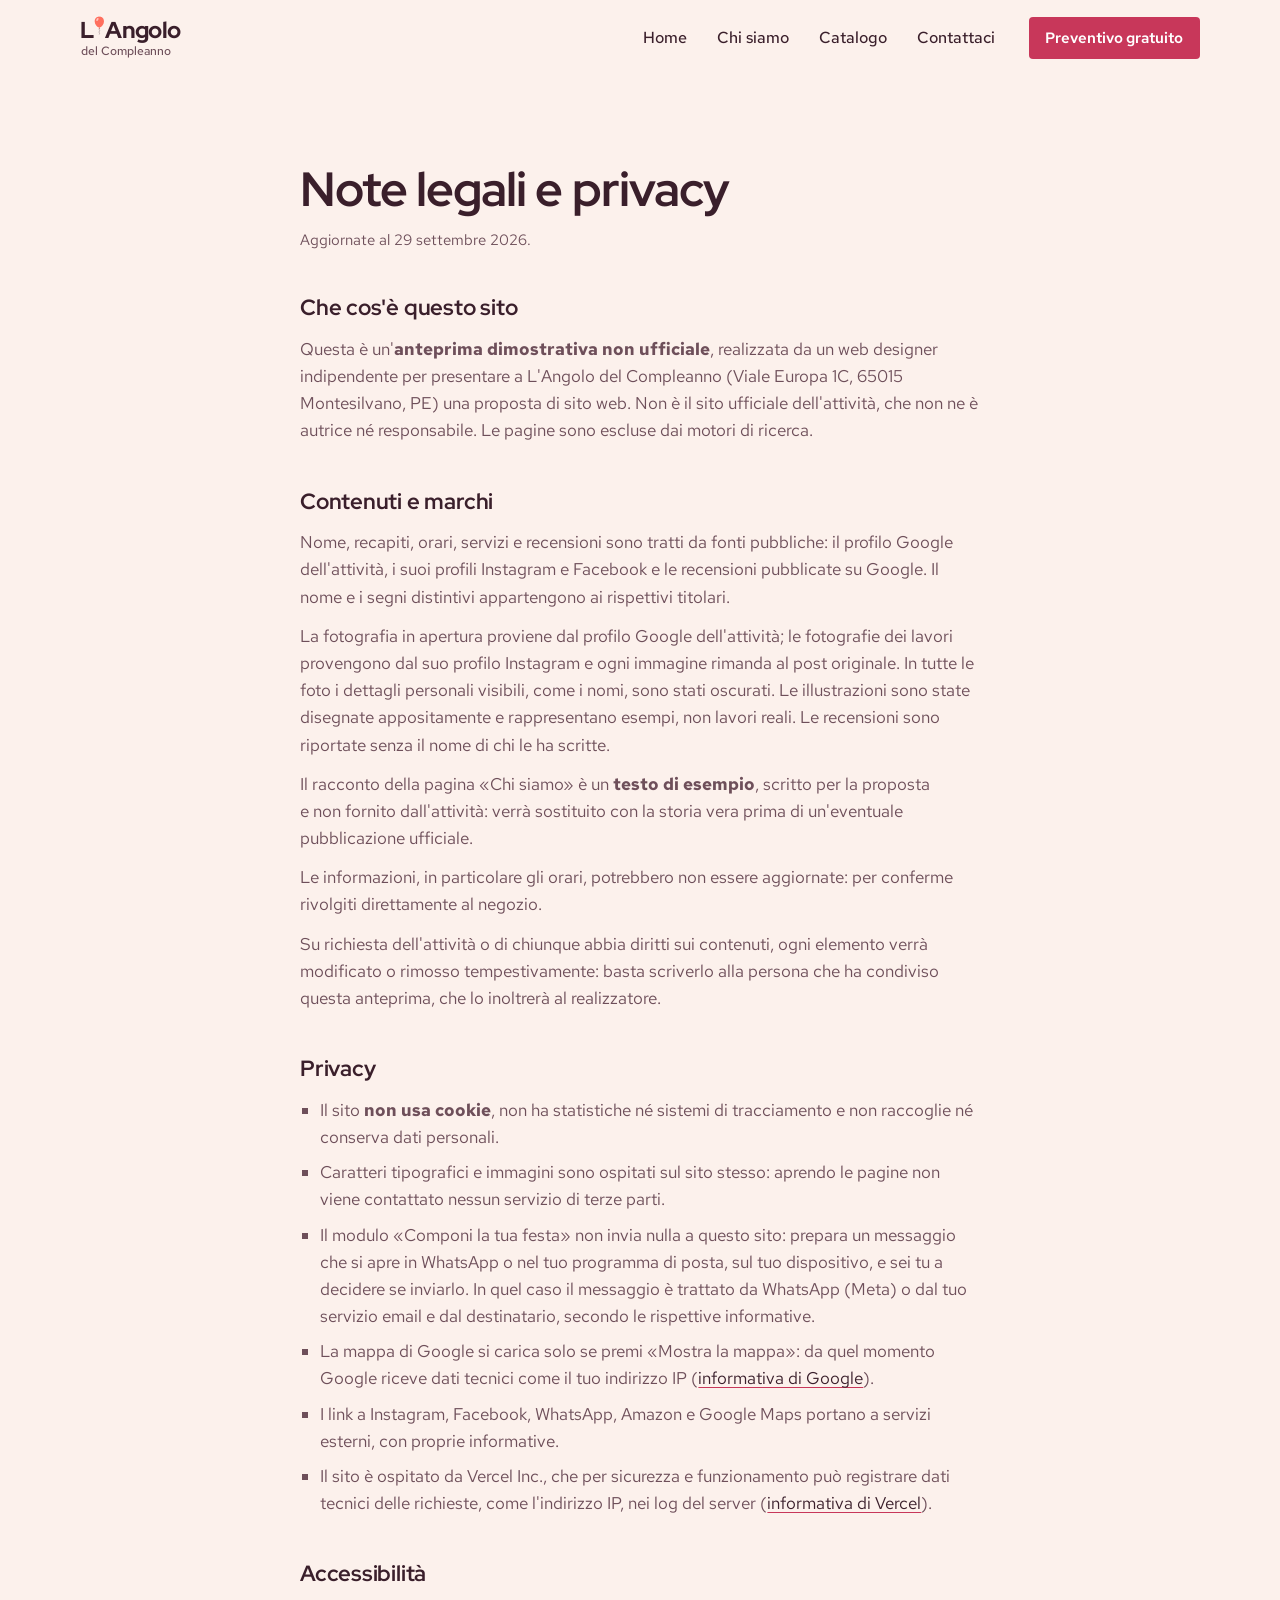
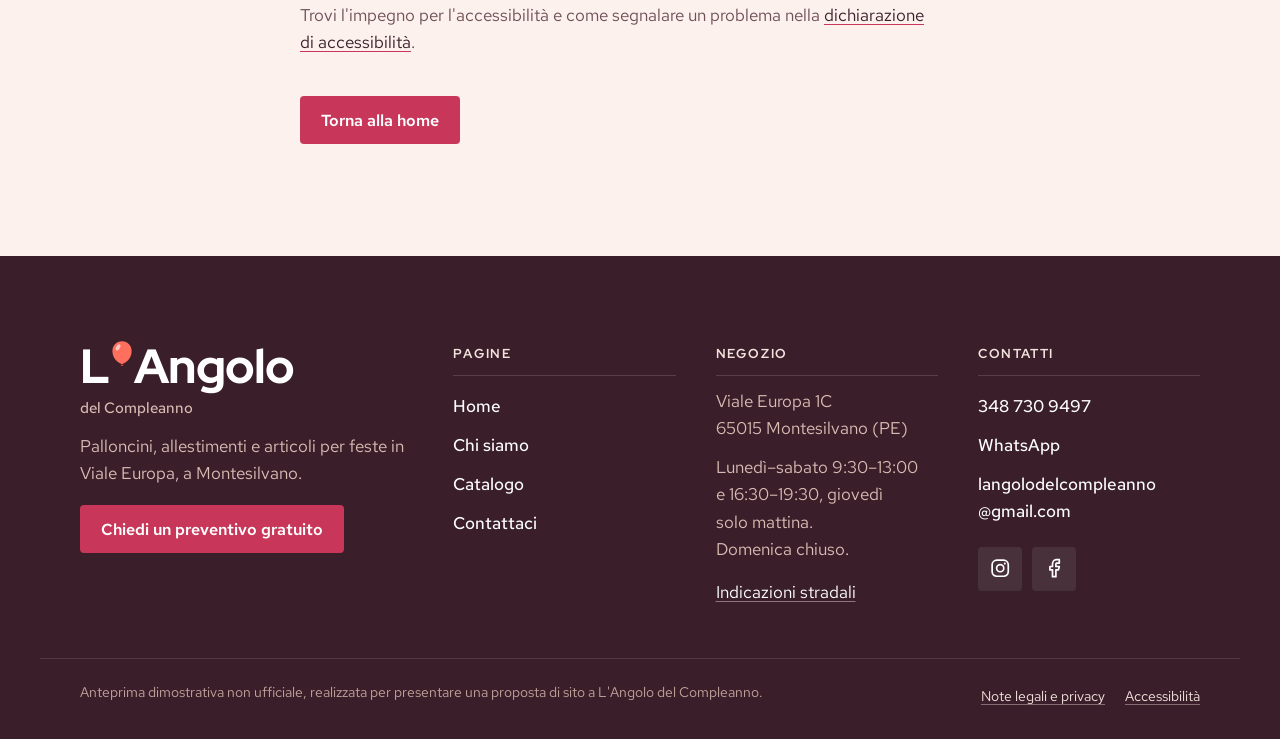
==== commit 83c67334: "Sito su 4 pagine: home, chi siamo, catalogo, contattaci - Pagine separate con intestazione e pedice " ====
--- a/note-legali.html
+++ b/note-legali.html
@@ -6,23 +6,53 @@
   <title>Note legali e privacy · Anteprima sito L'Angolo del Compleanno</title>
   <meta name="description" content="Note legali e informativa privacy dell'anteprima dimostrativa del sito di L'Angolo del Compleanno.">
   <meta name="theme-color" content="#FCF1EC">
+  <meta property="og:type" content="website">
+  <meta property="og:locale" content="it_IT">
+  <meta property="og:title" content="Note legali e privacy · Anteprima sito L'Angolo del Compleanno">
+  <meta property="og:description" content="Note legali e informativa privacy dell'anteprima dimostrativa del sito di L'Angolo del Compleanno.">
   <meta name="robots" content="noindex, nofollow, noarchive, noimageindex">
   <meta name="referrer" content="strict-origin-when-cross-origin">
   <link rel="icon" href="favicon.svg" type="image/svg+xml">
   <link rel="preload" href="fonts/redhat-display-latin.woff2" as="font" type="font/woff2" crossorigin>
   <link rel="preload" href="fonts/redhat-text-latin.woff2" as="font" type="font/woff2" crossorigin>
-  <link rel="stylesheet" href="style.css?v=20260929a">
+  <link rel="stylesheet" href="style.css?v=20260929b">
+  <script>document.documentElement.classList.add('js')</script>
+  <script src="script.js?v=20260929b" defer></script>
 </head>
 <body class="legal-page">
+
+<svg class="sprite" width="0" height="0" aria-hidden="true" focusable="false"><defs><symbol id="i-whatsapp" viewBox="0 0 24 24"><path d="M12 3a9 9 0 0 0-7.7 13.6L3 21l4.5-1.2A9 9 0 1 0 12 3Z" fill="none" stroke="currentColor" stroke-width="2" stroke-linecap="round" stroke-linejoin="round"/><path d="M9.2 7.7c.2-.4.4-.4.7-.4h.5c.2 0 .4 0 .6.4l.8 1.9c.1.2.1.4 0 .6l-.5.7c-.1.2-.2.3-.1.6.4.8 1 1.4 1.6 1.9.6.5 1.2.8 1.9 1.1.2.1.4.1.5-.1l.7-.8c.2-.2.4-.2.6-.1l1.7.8c.2.1.4.2.4.4 0 .3 0 1.1-.5 1.6-.4.5-1.2.9-2 .9-.8 0-2.3-.3-4-1.8-1.9-1.6-3-3.6-3.2-4.2-.3-.9-.2-1.9.3-2.6Z" fill="currentColor"/></symbol><symbol id="i-phone" viewBox="0 0 24 24"><path d="M22 16.9v3a2 2 0 0 1-2.2 2 19.8 19.8 0 0 1-8.6-3.1 19.5 19.5 0 0 1-6-6A19.8 19.8 0 0 1 2.1 4.2 2 2 0 0 1 4.1 2h3a2 2 0 0 1 2 1.7c.1 1 .4 1.9.7 2.8a2 2 0 0 1-.5 2.1L8.1 9.9a16 16 0 0 0 6 6l1.3-1.3a2 2 0 0 1 2.1-.4c.9.3 1.8.6 2.8.7a2 2 0 0 1 1.7 2Z" fill="none" stroke="currentColor" stroke-width="2" stroke-linecap="round" stroke-linejoin="round"/></symbol><symbol id="i-pin" viewBox="0 0 24 24"><path d="M20 10c0 6-8 12-8 12s-8-6-8-12a8 8 0 0 1 16 0Z" fill="none" stroke="currentColor" stroke-width="2" stroke-linecap="round" stroke-linejoin="round"/><circle cx="12" cy="10" r="3" fill="none" stroke="currentColor" stroke-width="2" stroke-linecap="round" stroke-linejoin="round"/></symbol><symbol id="i-clock" viewBox="0 0 24 24"><circle cx="12" cy="12" r="10" fill="none" stroke="currentColor" stroke-width="2" stroke-linecap="round" stroke-linejoin="round"/><path d="M12 6v6l4 2" fill="none" stroke="currentColor" stroke-width="2" stroke-linecap="round" stroke-linejoin="round"/></symbol><symbol id="i-mail" viewBox="0 0 24 24"><rect x="2" y="4" width="20" height="16" rx="3" fill="none" stroke="currentColor" stroke-width="2" stroke-linecap="round" stroke-linejoin="round"/><path d="m22 7-9 5.7a2 2 0 0 1-2 0L2 7" fill="none" stroke="currentColor" stroke-width="2" stroke-linecap="round" stroke-linejoin="round"/></symbol><symbol id="i-instagram" viewBox="0 0 24 24"><rect x="2.5" y="2.5" width="19" height="19" rx="5.5" fill="none" stroke="currentColor" stroke-width="2" stroke-linecap="round" stroke-linejoin="round"/><circle cx="12" cy="12" r="4.2" fill="none" stroke="currentColor" stroke-width="2" stroke-linecap="round" stroke-linejoin="round"/><circle cx="17.4" cy="6.6" r="1.2" fill="currentColor"/></symbol><symbol id="i-facebook" viewBox="0 0 24 24"><path d="M18 2h-3a5 5 0 0 0-5 5v3H7v4h3v8h4v-8h3l1-4h-4V7a1 1 0 0 1 1-1h3Z" fill="none" stroke="currentColor" stroke-width="2" stroke-linecap="round" stroke-linejoin="round"/></symbol><symbol id="i-arrow-right" viewBox="0 0 24 24"><path d="M5 12h14M13 6l6 6-6 6" fill="none" stroke="currentColor" stroke-width="2" stroke-linecap="round" stroke-linejoin="round"/></symbol><symbol id="i-arrow-up-right" viewBox="0 0 24 24"><path d="M7 17 17 7M8 7h9v9" fill="none" stroke="currentColor" stroke-width="2" stroke-linecap="round" stroke-linejoin="round"/></symbol><symbol id="i-star" viewBox="0 0 24 24"><path d="M12 2.5l2.9 5.9 6.5.9-4.7 4.6 1.1 6.5L12 17.3l-5.8 3.1 1.1-6.5-4.7-4.6 6.5-.9Z" fill="currentColor" stroke="currentColor" stroke-width="1.2" stroke-linejoin="round"/></symbol><symbol id="i-check" viewBox="0 0 24 24"><path d="M20 6 9 17l-5-5" fill="none" stroke="currentColor" stroke-width="2" stroke-linecap="round" stroke-linejoin="round"/></symbol><symbol id="i-truck" viewBox="0 0 24 24"><path d="M14 18V6a2 2 0 0 0-2-2H4a2 2 0 0 0-2 2v11a1 1 0 0 0 1 1h2M15 18H9M19 18h2a1 1 0 0 0 1-1v-3.6a1 1 0 0 0-.2-.7l-3.5-4.3a1 1 0 0 0-.8-.4H14" fill="none" stroke="currentColor" stroke-width="2" stroke-linecap="round" stroke-linejoin="round"/><circle cx="17" cy="18" r="2" fill="none" stroke="currentColor" stroke-width="2" stroke-linecap="round" stroke-linejoin="round"/><circle cx="7" cy="18" r="2" fill="none" stroke="currentColor" stroke-width="2" stroke-linecap="round" stroke-linejoin="round"/></symbol><symbol id="i-wheelchair" viewBox="0 0 24 24"><circle cx="15.5" cy="4" r="1.6" fill="currentColor"/><path d="M18 19l1-7-6 1M5 8l3-3 5.5 3-2.4 3.5M4.2 14.5a5 5 0 0 0 6.9 6M13.8 17.5a5 5 0 0 0-6.9-6" fill="none" stroke="currentColor" stroke-width="2" stroke-linecap="round" stroke-linejoin="round"/></symbol><symbol id="i-card" viewBox="0 0 24 24"><rect x="2" y="5" width="20" height="14" rx="3" fill="none" stroke="currentColor" stroke-width="2" stroke-linecap="round" stroke-linejoin="round"/><path d="M2 10h20M6 15h4" fill="none" stroke="currentColor" stroke-width="2" stroke-linecap="round" stroke-linejoin="round"/></symbol><symbol id="i-sparkle" viewBox="0 0 24 24"><path d="M11 2.5l1.9 5.6 5.6 1.9-5.6 1.9L11 17.5l-1.9-5.6-5.6-1.9 5.6-1.9Z" fill="currentColor"/><path d="M19 14.5l.8 2.2 2.2.8-2.2.8-.8 2.2-.8-2.2-2.2-.8 2.2-.8Z" fill="currentColor"/></symbol><symbol id="i-palette" viewBox="0 0 24 24"><path d="M12 2a10 10 0 0 0 0 20c1 0 1.7-.8 1.7-1.7 0-.4-.2-.8-.5-1.1-.3-.3-.4-.7-.4-1.1 0-.9.7-1.7 1.7-1.7h2a5.6 5.6 0 0 0 5.5-5.5C22 6 17.5 2 12 2Z" fill="none" stroke="currentColor" stroke-width="2" stroke-linecap="round" stroke-linejoin="round"/><circle cx="13.5" cy="6.5" r="1.2" fill="currentColor"/><circle cx="17.5" cy="10.5" r="1.2" fill="currentColor"/><circle cx="8.5" cy="7.5" r="1.2" fill="currentColor"/><circle cx="6.5" cy="12.5" r="1.2" fill="currentColor"/></symbol><symbol id="i-heart" viewBox="0 0 24 24"><path d="M19 14c1.5-1.5 3-3.2 3-5.5A5.5 5.5 0 0 0 16.5 3c-1.8 0-3 .5-4.5 2-1.5-1.5-2.7-2-4.5-2A5.5 5.5 0 0 0 2 8.5c0 2.3 1.5 4 3 5.5l7 7Z" fill="none" stroke="currentColor" stroke-width="2" stroke-linecap="round" stroke-linejoin="round"/></symbol><symbol id="i-gift" viewBox="0 0 24 24"><rect x="3" y="8" width="18" height="4" rx="1" fill="none" stroke="currentColor" stroke-width="2" stroke-linecap="round" stroke-linejoin="round"/><path d="M12 8v13M19 12v7a2 2 0 0 1-2 2H7a2 2 0 0 1-2-2v-7M7.5 8a2.5 2.5 0 0 1 0-5C10 3 12 8 12 8s2-5 4.5-5a2.5 2.5 0 0 1 0 5" fill="none" stroke="currentColor" stroke-width="2" stroke-linecap="round" stroke-linejoin="round"/></symbol><symbol id="i-plus" viewBox="0 0 24 24"><path d="M12 5v14M5 12h14" fill="none" stroke="currentColor" stroke-width="2" stroke-linecap="round" stroke-linejoin="round"/></symbol><symbol id="i-map" viewBox="0 0 24 24"><path d="M14.1 5.6a2 2 0 0 0 1.8 0l3.7-1.9a1 1 0 0 1 1.4.9v12.8a1 1 0 0 1-.6.9l-4.5 2.3a2 2 0 0 1-1.8 0l-4.2-2.1a2 2 0 0 0-1.8 0l-3.7 1.9A1 1 0 0 1 3 19.4V6.6a1 1 0 0 1 .6-.9l4.5-2.3a2 2 0 0 1 1.8 0ZM15 5.8v15M9 3.2v15" fill="none" stroke="currentColor" stroke-width="2" stroke-linecap="round" stroke-linejoin="round"/></symbol><symbol id="i-rotate" viewBox="0 0 24 24"><path d="M3 12a9 9 0 1 0 2.6-6.4L3 8M3 3v5h5" fill="none" stroke="currentColor" stroke-width="2" stroke-linecap="round" stroke-linejoin="round"/></symbol><symbol id="i-bag" viewBox="0 0 24 24"><path d="M6 7h12l1 13a1 1 0 0 1-1 1H6a1 1 0 0 1-1-1L6 7Z" fill="none" stroke="currentColor" stroke-width="2" stroke-linecap="round" stroke-linejoin="round"/><path d="M9 10V6a3 3 0 0 1 6 0v4" fill="none" stroke="currentColor" stroke-width="2" stroke-linecap="round" stroke-linejoin="round"/></symbol><symbol id="i-type" viewBox="0 0 24 24"><path d="M4 7V5h16v2M12 5v14M9 19h6" fill="none" stroke="currentColor" stroke-width="2" stroke-linecap="round" stroke-linejoin="round"/></symbol><symbol id="i-cake" viewBox="0 0 24 24"><path d="M4 21V12a2 2 0 0 1 2-2h12a2 2 0 0 1 2 2v9M2 21h20M4 15c1.5 1 3 1 4 0s3-1 4 0 3 1 4 0 3-1 4 0M12 10V7" fill="none" stroke="currentColor" stroke-width="2" stroke-linecap="round" stroke-linejoin="round"/><path d="M12 3.5c.8.9 1 1.6.6 2.2a.7.7 0 0 1-1.2 0c-.4-.6-.2-1.3.6-2.2Z" fill="currentColor"/></symbol><symbol id="i-store" viewBox="0 0 24 24"><path d="M3 9l1.5-5h15L21 9M3 9v11h18V9M3 9h18M9 20v-6h6v6" fill="none" stroke="currentColor" stroke-width="2" stroke-linecap="round" stroke-linejoin="round"/></symbol><symbol id="logo-balloon" viewBox="0 0 20 36"><path d="M10 .8C15.3.8 18.7 4.8 18.7 9.9 18.7 15.3 14.7 19.9 10.8 21.3L10 21.7 9.2 21.3C5.3 19.9 1.3 15.3 1.3 9.9 1.3 4.8 4.7.8 10 .8Z" fill="#FF6F5E"/><path d="M8.6 23.4 10 21.4 11.4 23.4Z" fill="#D94430"/><ellipse cx="6.4" cy="6.4" rx="1.7" ry="3.1" transform="rotate(30 6.4 6.4)" fill="#fff" opacity=".6"/><path d="M10 23.4c-2.2 1.8 2.2 3 0 5s2 3.2.2 5.6" fill="none" stroke="#3A1F2B" stroke-width="1.1" stroke-linecap="round" opacity=".5"/></symbol></defs></svg>
+
 <a class="skip" href="#main">Vai al contenuto</a>
 
-<header class="site-header is-scrolled">
+<header class="site-header" data-header>
   <div class="wrap header-inner">
-    <a class="brand" href="./" aria-label="Torna all'anteprima del sito">
-      <span class="brand-name" aria-hidden="true">L'Angolo</span>
+    <a class="brand" href="./" aria-label="L'Angolo del Compleanno, vai alla home">
+      <span class="brand-name" aria-hidden="true">L<svg class="brand-balloon" viewBox="0 0 20 36" focusable="false"><use href="#logo-balloon"/></svg>Angolo</span>
       <span class="brand-sub" aria-hidden="true">del Compleanno</span>
     </a>
-    <a class="text-link" href="./">Torna al sito</a>
+    <nav class="nav" aria-label="Navigazione principale">
+      <div class="menu" id="menu" data-menu>
+        <ul class="nav-list">
+          <li><a href="./">Home</a></li>
+          <li><a href="chi-siamo">Chi siamo</a></li>
+          <li><a href="catalogo">Catalogo</a></li>
+          <li><a href="contatti">Contattaci</a></li>
+        </ul>
+        <div class="menu-extra">
+          <p class="status" data-status-wrap><span class="dot" aria-hidden="true"></span><span data-status>Viale Europa 1C, Montesilvano</span></p>
+          <div class="menu-actions">
+            <a class="btn btn-ink js-whatsapp" href="https://wa.me/393487309497?text=Ciao%20Martina%21%20Vorrei%20qualche%20informazione%20per%20una%20festa." target="_blank" rel="noopener"><svg class="i" aria-hidden="true"><use href="#i-whatsapp"/></svg>WhatsApp<span class="sr-only"> (si apre in una nuova scheda)</span></a>
+            <a class="btn btn-line js-phone" href="tel:+393487309497"><svg class="i" aria-hidden="true"><use href="#i-phone"/></svg>Chiama</a>
+          </div>
+        </div>
+      </div>
+      <a class="btn btn-primary btn-sm nav-cta" href="contatti#preventivo">Preventivo gratuito</a>
+      <button class="menu-btn" type="button" aria-expanded="false" aria-controls="menu" data-menu-btn>
+        <span class="sr-only">Apri il menu</span>
+        <span class="menu-icon" aria-hidden="true"><i></i><i></i></span>
+      </button>
+    </nav>
   </div>
 </header>
 
@@ -32,29 +62,72 @@
     <p class="updated">Aggiornate al 29 settembre 2026.</p>
 
     <h2>Che cos'è questo sito</h2>
-    <p>Questa è un'<strong>anteprima dimostrativa non ufficiale</strong>, realizzata da un web designer indipendente per presentare a L'Angolo del Compleanno (Viale Europa 1C, 65015 Montesilvano, PE) una proposta di sito web. Non è il sito ufficiale dell'attività, che non ne è autrice né responsabile. La pagina è esclusa dai motori di ricerca.</p>
+    <p>Questa è un'<strong>anteprima dimostrativa non ufficiale</strong>, realizzata da un web designer indipendente per presentare a L'Angolo del Compleanno (Viale Europa 1C, 65015 Montesilvano, PE) una proposta di sito web. Non è il sito ufficiale dell'attività, che non ne è autrice né responsabile. Le pagine sono escluse dai motori di ricerca.</p>
 
     <h2>Contenuti e marchi</h2>
     <p>Nome, recapiti, orari, servizi e recensioni sono tratti da fonti pubbliche: il profilo Google dell'attività, i suoi profili Instagram e Facebook e le recensioni pubblicate su Google. Il nome e i segni distintivi appartengono ai rispettivi titolari.</p>
-    <p>La fotografia in apertura proviene dal profilo Google dell'attività; i dettagli personali visibili, come i nomi, sono stati oscurati. Le illustrazioni sono state disegnate appositamente e rappresentano esempi, non lavori reali. Le recensioni sono riportate senza il nome di chi le ha scritte.</p>
+    <p>La fotografia in apertura proviene dal profilo Google dell'attività; le fotografie dei lavori provengono dal suo profilo Instagram e ogni immagine rimanda al post originale. In tutte le foto i dettagli personali visibili, come i nomi, sono stati oscurati. Le illustrazioni sono state disegnate appositamente e rappresentano esempi, non lavori reali. Le recensioni sono riportate senza il nome di chi le ha scritte.</p>
+    <p>Il racconto della pagina «Chi siamo» è un <strong>testo di esempio</strong>, scritto per la proposta e non fornito dall'attività: verrà sostituito con la storia vera prima di un'eventuale pubblicazione ufficiale.</p>
     <p>Le informazioni, in particolare gli orari, potrebbero non essere aggiornate: per conferme rivolgiti direttamente al negozio.</p>
     <p>Su richiesta dell'attività o di chiunque abbia diritti sui contenuti, ogni elemento verrà modificato o rimosso tempestivamente: basta scriverlo alla persona che ha condiviso questa anteprima, che lo inoltrerà al realizzatore.</p>
 
     <h2>Privacy</h2>
     <ul>
       <li>Il sito <strong>non usa cookie</strong>, non ha statistiche né sistemi di tracciamento e non raccoglie né conserva dati personali.</li>
-      <li>Caratteri tipografici e immagini sono ospitati sul sito stesso: aprendo la pagina non viene contattato nessun servizio di terze parti.</li>
+      <li>Caratteri tipografici e immagini sono ospitati sul sito stesso: aprendo le pagine non viene contattato nessun servizio di terze parti.</li>
       <li>Il modulo «Componi la tua festa» non invia nulla a questo sito: prepara un messaggio che si apre in WhatsApp o nel tuo programma di posta, sul tuo dispositivo, e sei tu a decidere se inviarlo. In quel caso il messaggio è trattato da WhatsApp (Meta) o dal tuo servizio email e dal destinatario, secondo le rispettive informative.</li>
       <li>La mappa di Google si carica solo se premi «Mostra la mappa»: da quel momento Google riceve dati tecnici come il tuo indirizzo IP (<a href="https://policies.google.com/privacy?hl=it" target="_blank" rel="noopener">informativa di Google<span class="sr-only"> (si apre in una nuova scheda)</span></a>).</li>
-      <li>I link a Instagram, Facebook, WhatsApp e Google Maps portano a servizi esterni, con proprie informative.</li>
+      <li>I link a Instagram, Facebook, WhatsApp, Amazon e Google Maps portano a servizi esterni, con proprie informative.</li>
       <li>Il sito è ospitato da Vercel Inc., che per sicurezza e funzionamento può registrare dati tecnici delle richieste, come l'indirizzo IP, nei log del server (<a href="https://vercel.com/legal/privacy-policy" target="_blank" rel="noopener">informativa di Vercel<span class="sr-only"> (si apre in una nuova scheda)</span></a>).</li>
     </ul>
 
     <h2>Accessibilità</h2>
-    <p>Trovi l'impegno per l'accessibilità e come segnalare un problema nella <a href="accessibilita.html">dichiarazione di accessibilità</a>.</p>
+    <p>Trovi l'impegno per l'accessibilità e come segnalare un problema nella <a href="accessibilita">dichiarazione di accessibilità</a>.</p>
 
-    <a class="btn btn-primary back" href="./">Torna al sito</a>
+    <a class="btn btn-primary back" href="./">Torna alla home</a>
   </div>
 </main>
+
+<footer class="site-footer">
+  <div class="wrap footer-top">
+    <div class="footer-brand">
+      <p class="footer-name">L<svg class="brand-balloon" viewBox="0 0 20 36" aria-hidden="true" focusable="false"><use href="#logo-balloon"/></svg>Angolo<span>del Compleanno</span></p>
+      <p>Palloncini, allestimenti e articoli per feste in Viale Europa, a Montesilvano.</p>
+      <a class="btn btn-primary" href="contatti#preventivo">Chiedi un preventivo gratuito</a>
+    </div>
+    <nav class="footer-col" aria-labelledby="ft-pages">
+      <h2 class="footer-title" id="ft-pages">Pagine</h2>
+      <ul class="footer-links">
+          <li><a href="./">Home</a></li>
+          <li><a href="chi-siamo">Chi siamo</a></li>
+          <li><a href="catalogo">Catalogo</a></li>
+          <li><a href="contatti">Contattaci</a></li>
+      </ul>
+    </nav>
+    <div class="footer-col">
+      <h2 class="footer-title">Negozio</h2>
+      <p>Viale Europa 1C<br>65015 Montesilvano (PE)</p>
+      <p>Lunedì–sabato 9:30–13:00<br>e 16:30–19:30, giovedì solo mattina.<br>Domenica chiuso.</p>
+      <a class="footer-more js-directions" href="https://www.google.com/maps/dir/?api=1&amp;destination=L%27Angolo%20del%20Compleanno%2C%20Viale%20Europa%201C%2C%2065015%20Montesilvano%20PE" target="_blank" rel="noopener">Indicazioni stradali<span class="sr-only"> (si apre in una nuova scheda)</span></a>
+    </div>
+    <div class="footer-col">
+      <h2 class="footer-title">Contatti</h2>
+      <ul class="footer-links">
+        <li><a class="js-phone" href="tel:+393487309497">348 730 9497</a></li>
+        <li><a class="js-whatsapp" href="https://wa.me/393487309497?text=Ciao%20Martina%21%20Vorrei%20qualche%20informazione%20per%20una%20festa." target="_blank" rel="noopener">WhatsApp<span class="sr-only"> (si apre in una nuova scheda)</span></a></li>
+        <li><a class="js-email" href="mailto:langolodelcompleanno@gmail.com">langolodelcompleanno<wbr>@gmail.com</a></li>
+      </ul>
+      <p class="footer-social">
+        <a href="https://www.instagram.com/langolodelcompleanno/" target="_blank" rel="noopener" aria-label="Instagram (si apre in una nuova scheda)"><svg class="i" aria-hidden="true"><use href="#i-instagram"/></svg></a>
+        <a href="https://www.facebook.com/langolodelcompleanno/" target="_blank" rel="noopener" aria-label="Facebook (si apre in una nuova scheda)"><svg class="i" aria-hidden="true"><use href="#i-facebook"/></svg></a>
+      </p>
+    </div>
+  </div>
+  <div class="wrap footer-base">
+    <p>Anteprima dimostrativa non ufficiale, realizzata per presentare una proposta di sito a L'Angolo del Compleanno.</p>
+    <p class="footer-legal"><a href="note-legali">Note legali e privacy</a><a href="accessibilita">Accessibilità</a></p>
+  </div>
+</footer>
+
 </body>
 </html>
--- a/style.css
+++ b/style.css
@@ -1,7 +1,7 @@
 /* =========================================================
    L'Angolo del Compleanno, Montesilvano
    Fondo rosa cipria caldo, inchiostro prugna, rosa per le azioni,
-   oro come accento. Colore dosato, movimento discreto.
+   oro come accento. Angoli decisi, colore dosato, movimento discreto.
    ========================================================= */
 
 @font-face {
@@ -18,7 +18,6 @@
 }
 
 :root {
-  /* palette: fondo rosa cipria caldo, inchiostro prugna, rosa per le azioni, oro come accento */
   --bg: #FCF1EC;
   --surface: #FFFFFF;
   --band: #F7E1D9;
@@ -39,13 +38,14 @@
   --shadow-1: 0 1px 2px rgba(58, 31, 43, .05), 0 2px 8px rgba(58, 31, 43, .05);
   --shadow-2: 0 1px 3px rgba(58, 31, 43, .06), 0 12px 32px -12px rgba(58, 31, 43, .18);
 
-  --r: 16px;
-  --r-lg: 24px;
+  /* angoli decisi: appena smussati */
+  --r: 4px;
+  --r-sm: 2px;
 
   --ease-out: cubic-bezier(.23, 1, .32, 1);
 
   --gutter: clamp(16px, 4.5vw, 40px);
-  --section-y: clamp(80px, 10vw, 136px);
+  --section-y: clamp(72px, 9vw, 128px);
   --header-h: 64px;
 }
 @media (min-width: 960px) { :root { --header-h: 76px; } }
@@ -75,7 +75,7 @@
 ul, ol { padding: 0; list-style: none; }
 [hidden] { display: none !important; }
 ::selection { background: var(--gold-soft); color: var(--ink); }
-:focus-visible { outline: 3px solid var(--rose-deep); outline-offset: 3px; border-radius: 6px; }
+:focus-visible { outline: 3px solid var(--rose-deep); outline-offset: 3px; border-radius: var(--r); }
 html { scrollbar-color: var(--line-2) transparent; scrollbar-width: thin; }
 
 .sr-only {
@@ -87,7 +87,7 @@
 
 .skip {
   position: fixed; left: 12px; top: -60px; z-index: 100;
-  background: var(--ink); color: #fff; padding: 10px 16px; border-radius: 999px;
+  background: var(--ink); color: #fff; padding: 10px 16px; border-radius: var(--r);
   font-weight: 600; text-decoration: none; transition: top .2s var(--ease-out);
 }
 .skip:focus { top: 12px; }
@@ -95,13 +95,14 @@
 .wrap { width: 100%; max-width: 1200px; margin: 0 auto; padding: 0 var(--gutter); }
 
 /* ---------- testo ---------- */
-.display, .h2, h3, .brand-name, .footer-name {
+.display, .page-title, .h2, h3, .brand-name, .footer-name {
   font-family: var(--font-display);
   font-weight: 700;
   letter-spacing: -.02em;
   text-wrap: balance;
 }
 .display { font-size: clamp(2.4rem, 1.4rem + 4vw, 4.4rem); line-height: 1.02; letter-spacing: -.03em; }
+.page-title { font-size: clamp(2.3rem, 1.3rem + 3.8vw, 4.3rem); line-height: 1.03; letter-spacing: -.03em; max-width: 15ch; }
 .h2 { font-size: clamp(1.9rem, 1.3rem + 2.2vw, 3rem); line-height: 1.08; }
 h3 { font-size: 1.2rem; line-height: 1.25; letter-spacing: -.01em; }
 .lead { font-size: clamp(1.08rem, 1rem + .35vw, 1.25rem); line-height: 1.55; color: var(--ink-2); max-width: 36em; text-wrap: pretty; }
@@ -112,7 +113,7 @@
   --h: 48px;
   display: inline-flex; align-items: center; justify-content: center; gap: .5em;
   min-height: var(--h); padding: 0 1.3em;
-  border-radius: 999px; border: 0;
+  border-radius: var(--r); border: 0;
   font-weight: 600; font-size: 1rem; line-height: 1.1;
   text-decoration: none; white-space: nowrap;
   transition: background-color .2s, box-shadow .2s, color .2s, transform .2s var(--ease-out);
@@ -126,7 +127,8 @@
 .btn-ink:hover { background: #4E2B3A; }
 .btn-line { background: var(--surface); color: var(--ink); box-shadow: inset 0 0 0 1.5px var(--line-2); }
 .btn-line:hover { box-shadow: inset 0 0 0 1.5px var(--ink); }
-.btn:active { transform: scale(.98); }
+@media (hover: hover) and (pointer: fine) { .btn:hover { transform: translateY(-1px); } }
+.btn:active { transform: translateY(0) scale(.98); }
 
 .text-link {
   display: inline-flex; align-items: center; min-height: 44px;
@@ -135,6 +137,8 @@
   transition: text-decoration-color .2s;
 }
 .text-link:hover { text-decoration-color: var(--ink); }
+.i-arrow { width: 1em; height: 1em; margin-left: .4em; color: var(--rose-deep); transition: transform .3s var(--ease-out); }
+.text-link:hover .i-arrow { transform: translateX(4px); }
 
 /* ---------- header ---------- */
 .site-header {
@@ -146,7 +150,6 @@
 .site-header.is-scrolled { box-shadow: 0 1px 0 var(--line); }
 .site-header.is-hidden { transform: translateY(-100%); box-shadow: none; }
 
-.brand, .brand-sub { transition: color .3s; }
 .header-inner { height: 100%; display: flex; align-items: center; justify-content: space-between; gap: 16px; }
 
 .brand { display: inline-flex; flex-direction: column; text-decoration: none; line-height: 1; padding: 6px 0; }
@@ -156,11 +159,11 @@
 
 .nav { display: flex; align-items: center; gap: 10px; }
 .menu-btn {
-  width: 48px; height: 48px; border-radius: 50%; border: 0;
+  width: 48px; height: 48px; border-radius: var(--r); border: 0;
   background: var(--band); display: grid; place-items: center;
 }
 .menu-icon { width: 20px; height: 12px; position: relative; display: block; }
-.menu-icon i { position: absolute; left: 0; right: 0; height: 2px; border-radius: 2px; background: var(--ink); transition: transform .3s var(--ease-out), top .3s var(--ease-out); }
+.menu-icon i { position: absolute; left: 0; right: 0; height: 2px; background: var(--ink); transition: transform .3s var(--ease-out), top .3s var(--ease-out); }
 .menu-icon i:first-child { top: 1px; }
 .menu-icon i:last-child { top: 9px; }
 .menu-btn[aria-expanded="true"] .menu-icon i:first-child { top: 5px; transform: rotate(45deg); }
@@ -177,11 +180,17 @@
 }
 .menu.is-open { visibility: visible; opacity: 1; transition-delay: 0s; }
 .nav-list a {
-  display: block; padding: 14px 0; text-decoration: none;
+  position: relative; display: flex; align-items: center; gap: 12px; padding: 14px 0; text-decoration: none;
   font-family: var(--font-display); font-weight: 700; letter-spacing: -.02em;
   font-size: clamp(1.6rem, 7vw, 2.2rem); line-height: 1.15;
   border-bottom: 1px solid var(--line);
 }
+.nav-list a[aria-current="page"] { color: var(--rose-deep); }
+.nav-list a[aria-current="page"]::before { content: ''; width: 10px; height: 10px; background: var(--rose); flex: none; }
+.menu.is-open .nav-list li { animation: rise .5s var(--ease-out) backwards; }
+.menu.is-open .nav-list li:nth-child(2) { animation-delay: .04s; }
+.menu.is-open .nav-list li:nth-child(3) { animation-delay: .08s; }
+.menu.is-open .nav-list li:nth-child(4) { animation-delay: .12s; }
 .menu-extra { display: grid; gap: 16px; }
 .menu-actions { display: grid; grid-template-columns: 1fr 1fr; gap: 10px; }
 .status { display: inline-flex; align-items: center; gap: .6em; font-weight: 500; color: var(--ink-2); }
@@ -195,15 +204,22 @@
   .menu-extra { display: none; }
   .nav-list { display: flex; gap: 2px; }
   .nav-list a {
-    font-family: var(--font-body); font-weight: 500; letter-spacing: 0;
-    font-size: .98rem; padding: 10px 14px; border: 0; border-radius: 999px;
-    transition: background-color .2s;
+    display: block; font-family: var(--font-body); font-weight: 500; letter-spacing: 0;
+    font-size: .98rem; padding: 10px 14px; border: 0; color: var(--ink);
   }
-  .nav-list a:hover, .nav-list a.is-current { background: var(--band); }
+  .nav-list a[aria-current="page"] { color: var(--ink); font-weight: 600; }
+  .nav-list a[aria-current="page"]::before { content: none; }
+  /* sottolineatura che scorre al passaggio, fissa sulla pagina corrente */
+  .nav-list a::after {
+    content: ''; position: absolute; left: 14px; right: 14px; bottom: 5px; height: 2px;
+    background: var(--rose); transform: scaleX(0); transform-origin: left center;
+    transition: transform .35s var(--ease-out);
+  }
+  .nav-list a:hover::after, .nav-list a[aria-current="page"]::after { transform: scaleX(1); }
   .nav-cta { display: inline-flex; margin-left: 10px; }
 }
 
-/* ---------- apertura: foto di un loro allestimento, in trasparenza ---------- */
+/* ---------- apertura della home: foto di un loro allestimento, in trasparenza ---------- */
 .hero {
   position: relative; z-index: 1; isolation: isolate; overflow: clip;
   min-height: max(100svh, 560px);
@@ -227,11 +243,17 @@
 .hero-actions { display: flex; flex-wrap: wrap; justify-content: center; align-items: center; gap: 8px 24px; margin-top: 4px; }
 .rating { display: inline-flex; align-items: center; gap: 10px; font-size: .95rem; text-decoration: none; color: var(--ink); }
 .rating strong { color: var(--ink); }
-.rating:hover span:last-child { text-decoration: underline; }
+.rating:hover span:last-of-type { text-decoration: underline; }
 .rating-stars { display: inline-flex; gap: 1px; color: var(--gold); }
 .rating-stars .i { width: 16px; height: 16px; }
-.demo-note { font-size: .88rem; color: var(--ink-2); background: rgba(252, 241, 236, .85); padding: 6px 14px; border-radius: 999px; }
+.demo-note { font-size: .88rem; color: var(--ink-2); background: rgba(252, 241, 236, .85); padding: 6px 14px; border-radius: var(--r); }
 .demo-note a { color: var(--ink); font-weight: 600; text-decoration-color: var(--rose); text-underline-offset: .2em; }
+
+/* ---------- apertura delle altre pagine ---------- */
+.page-hero { position: relative; z-index: 1; padding: calc(var(--header-h) + clamp(48px, 9vw, 120px)) 0 clamp(8px, 2vw, 24px); }
+.page-hero-inner { display: grid; gap: 20px; }
+.page-hero .lead { max-width: 38em; }
+.page-top { padding-top: calc(var(--header-h) + clamp(40px, 7vw, 96px)); }
 
 /* ---------- sezioni ---------- */
 .section { position: relative; z-index: 1; padding: var(--section-y) 0; }
@@ -242,68 +264,163 @@
   .section-head-split > div:first-child { display: grid; gap: 16px; max-width: 640px; }
 }
 
+/* ---------- home: i nostri lavori ---------- */
+.works-grid { display: grid; grid-template-columns: repeat(2, minmax(0, 1fr)); gap: 12px; }
+.work a {
+  display: grid; grid-template-rows: auto 1fr; height: 100%; text-decoration: none; color: var(--ink);
+  background: var(--surface); border: 1px solid var(--line); border-radius: var(--r); overflow: hidden;
+  transition: border-color .25s, box-shadow .25s;
+}
+.work-img, .occasion-img, .service-img, .duo-img, .aside-img { display: block; overflow: hidden; background: var(--band); }
+.work-img img { width: 100%; aspect-ratio: 1; object-fit: cover; transition: transform .8s var(--ease-out); }
+.work-caption { display: grid; gap: 2px; padding: 12px 14px 14px; }
+.work-caption strong { font-family: var(--font-display); font-size: 1.02rem; letter-spacing: -.01em; }
+.work-caption span { color: var(--ink-2); font-size: .9rem; line-height: 1.4; }
+@media (hover: hover) and (pointer: fine) {
+  .work a:hover { border-color: var(--line-2); box-shadow: var(--shadow-2); }
+  .work a:hover .work-img img { transform: scale(1.05); }
+}
+.works-more { margin-top: 28px; }
+@media (min-width: 900px) {
+  .works-grid { grid-template-columns: repeat(3, minmax(0, 1fr)); gap: 20px; }
+  .work-caption { padding: 16px 18px 18px; }
+  .work-caption strong { font-size: 1.12rem; }
+}
+
+/* ---------- recensioni ---------- */
+.reviews-score { display: flex; align-items: center; gap: 14px; }
+.reviews-score > strong { font-family: var(--font-display); font-size: clamp(2.6rem, 2rem + 2vw, 3.6rem); font-weight: 700; letter-spacing: -.03em; line-height: 1; }
+.reviews-score > span { display: grid; gap: 4px; }
+.reviews-count { color: var(--ink-2); font-size: .95rem; }
+.quotes { display: grid; gap: 16px; }
+.quote {
+  display: grid; gap: 14px; align-content: space-between; padding: 24px 24px 20px;
+  background: var(--surface); border: 1px solid var(--line); border-top: 3px solid var(--rose); border-radius: var(--r);
+}
+.quote blockquote p { font-size: 1.08rem; line-height: 1.55; }
+.quote blockquote p::before { content: '«'; }
+.quote blockquote p::after { content: '»'; }
+.quote figcaption { font-size: .9rem; font-weight: 600; color: var(--ink-2); }
+.reviews-link { margin-top: 20px; }
+@media (min-width: 900px) { .quotes { grid-template-columns: repeat(3, minmax(0, 1fr)); gap: 24px; } }
+
+/* ---------- home: piccola sezione contatti ---------- */
+.visit { padding-top: 0; }
+.visit-card {
+  display: grid; gap: 24px; padding: clamp(24px, 4.5vw, 52px);
+  background: var(--band); border: 1px solid var(--line-2); border-radius: var(--r);
+}
+.visit-copy { display: grid; gap: 14px; }
+.visit-addr { display: flex; align-items: center; gap: 10px; font-weight: 500; }
+.visit-addr .i { color: var(--rose-deep); }
+.visit-actions { display: flex; flex-wrap: wrap; align-items: center; gap: 10px 20px; }
+.visit .status { color: var(--ink); }
+@media (min-width: 960px) {
+  .visit-card { grid-template-columns: minmax(0, 1fr) auto; align-items: center; gap: 48px; }
+  .visit-actions { justify-content: flex-end; max-width: 440px; }
+}
+
 /* ---------- chi siamo ---------- */
+.story { padding-top: clamp(32px, 5vw, 64px); }
 .about-grid { display: grid; gap: 32px; align-items: center; }
 .about-art { width: 100%; max-width: 560px; margin: 0 auto; }
 .setup-stage { width: 100%; aspect-ratio: 960 / 820; }
 .hero-svg { width: 100%; height: 100%; overflow: visible; }
 .hero-svg text { font-family: var(--font-display); }
-.about-copy { display: grid; gap: 20px; align-content: start; max-width: 600px; }
-.about-copy > p:not(.lead) { color: var(--ink-2); }
-
-.reviews { margin-top: clamp(56px, 8vw, 104px); display: grid; gap: 8px; }
-.reviews-head { display: flex; align-items: baseline; gap: 12px; flex-wrap: wrap; padding-bottom: 8px; }
-.reviews-score { display: inline-flex; align-items: center; gap: 10px; }
-.reviews-score strong { font-family: var(--font-display); font-size: 2rem; font-weight: 700; letter-spacing: -.02em; line-height: 1; }
-.reviews-count { color: var(--ink-2); font-size: .95rem; }
-.quotes { display: grid; }
-.quote { padding: 20px 0; border-top: 1px solid var(--line-2); display: grid; gap: 10px; align-content: start; }
-.quote blockquote p { font-size: 1.08rem; line-height: 1.55; }
-.quote blockquote p::before { content: '«'; }
-.quote blockquote p::after { content: '»'; }
-.quote figcaption { font-size: .9rem; font-weight: 600; color: var(--ink-2); }
-.reviews .text-link { justify-self: start; }
-@media (min-width: 900px) {
-  .quotes { grid-template-columns: repeat(3, minmax(0, 1fr)); gap: 40px; }
-}
+.about-copy { display: grid; gap: 18px; align-content: start; max-width: 600px; }
+.about-copy > p { color: var(--ink-2); }
 @media (min-width: 960px) {
   .about-grid { grid-template-columns: minmax(0, 1.1fr) minmax(0, 1fr); gap: 72px; }
   .about-art { max-width: none; }
 }
 
-/* ---------- servizi: le occasioni ---------- */
-.occasions { display: grid; gap: 16px; }
+.values { background: rgba(255, 255, 255, .5); border-block: 1px solid var(--line); }
+.values-grid { display: grid; gap: 28px; }
+.value { display: grid; gap: 10px; align-content: start; padding-top: 20px; border-top: 2px solid var(--ink); }
+.value-num { font-family: var(--font-display); font-weight: 700; font-size: .95rem; letter-spacing: .08em; color: var(--rose-deep); }
+.value h3 { font-size: 1.35rem; }
+.value p { color: var(--ink-2); }
+.pull-quote { margin-top: clamp(48px, 7vw, 88px); max-width: 860px; display: grid; gap: 14px; }
+.pull-quote blockquote p { font-family: var(--font-display); font-weight: 600; font-size: clamp(1.45rem, 1.1rem + 1.5vw, 2.2rem); line-height: 1.22; letter-spacing: -.015em; }
+.pull-quote blockquote p::before { content: '«'; color: var(--rose); }
+.pull-quote blockquote p::after { content: '»'; color: var(--rose); }
+.pull-quote figcaption { color: var(--ink-2); font-weight: 600; font-size: .95rem; }
+@media (min-width: 900px) { .values-grid { grid-template-columns: repeat(3, minmax(0, 1fr)); gap: 40px; } }
+
+.duo { display: grid; gap: 24px; align-items: start; }
+.duo-item { display: grid; gap: 12px; }
+.duo-img { border-radius: var(--r); }
+.duo-img img { width: 100%; aspect-ratio: 4 / 3; object-fit: cover; }
+.duo-item figcaption { color: var(--ink-2); font-size: .95rem; }
+@media (min-width: 700px) { .duo { grid-template-columns: 1fr 1fr; gap: 28px; } .duo-item:nth-child(2) { margin-top: 64px; } }
+
+.cta-band { padding-top: 0; }
+.cta-card {
+  display: grid; justify-items: center; gap: 16px; text-align: center;
+  padding: clamp(32px, 6vw, 72px) clamp(20px, 5vw, 64px);
+  background: var(--surface); border: 1px solid var(--line); border-radius: var(--r); box-shadow: var(--shadow-1);
+}
+.cta-card .lead { margin: 0 auto; }
+.cta-actions { display: flex; flex-wrap: wrap; justify-content: center; align-items: center; gap: 8px 24px; margin-top: 8px; }
+
+/* ---------- catalogo: le occasioni ---------- */
+.occasions-section { padding-top: clamp(40px, 6vw, 72px); }
+.occasions { display: grid; gap: 14px; }
 .occasion {
-  display: grid; grid-template-columns: 112px minmax(0, 1fr); align-items: stretch;
-  background: var(--surface); border-radius: var(--r-lg); overflow: hidden;
-  box-shadow: var(--shadow-1);
-}
-.occasion-art { background: var(--band); display: grid; place-items: center; overflow: hidden; }
-.occasion:nth-child(3n+2) .occasion-art { background: var(--gold-soft); }
-.occasion-art img { width: 100%; transition: transform .5s var(--ease-out); }
+  display: grid; grid-template-columns: minmax(104px, 34%) minmax(0, 1fr); align-items: stretch;
+  background: var(--surface); border: 1px solid var(--line); border-radius: var(--r); overflow: hidden;
+  transition: border-color .25s, box-shadow .25s;
+}
+.occasion-img img { width: 100%; height: 100%; aspect-ratio: 1; object-fit: cover; transition: transform .8s var(--ease-out); }
 .occasion-body { padding: 16px 18px 10px; display: grid; gap: 6px; align-content: start; }
 .occasion-body h3 { font-size: 1.15rem; }
 .occasion-body p { color: var(--ink-2); font-size: .95rem; }
 .occasion .text-link { justify-self: start; font-size: .95rem; }
+.occasion-more { grid-template-columns: 1fr; background: var(--band); border-color: var(--line-2); }
+.occasion-more .occasion-body { align-content: center; gap: 12px; padding: 24px 22px; }
+.occasion-more .btn { justify-self: start; }
 @media (hover: hover) and (pointer: fine) {
-  .occasion:hover .occasion-art img { transform: translateY(-6px) scale(1.04); }
+  .occasion:hover { border-color: var(--line-2); box-shadow: var(--shadow-2); }
+  .occasion:hover .occasion-img img { transform: scale(1.05); }
 }
 @media (min-width: 640px) {
   .occasions { grid-template-columns: repeat(2, minmax(0, 1fr)); gap: 20px; }
   .occasion { grid-template-columns: 1fr; grid-template-rows: auto 1fr; }
-  .occasion-art { aspect-ratio: 4 / 3; }
-  .occasion-art img { width: 74%; }
+  .occasion-img img { aspect-ratio: 4 / 3; }
   .occasion-body { padding: 20px 22px 14px; gap: 8px; }
   .occasion-body h3 { font-size: 1.25rem; }
-}
-@media (min-width: 1000px) {
-  .occasions { grid-template-columns: repeat(3, minmax(0, 1fr)); gap: 24px; }
-}
+  .occasion-more .occasion-body { padding: 32px 28px; }
+}
+@media (min-width: 1000px) { .occasions { grid-template-columns: repeat(3, minmax(0, 1fr)); gap: 24px; } }
+
+/* ---------- catalogo: cosa realizziamo ---------- */
+.services-section { padding-top: 0; }
+.services { display: grid; gap: 32px; }
+.service { display: grid; gap: 8px; align-content: start; }
+.service-img { border-radius: var(--r); margin-bottom: 8px; }
+.service-img img { width: 100%; aspect-ratio: 4 / 3; object-fit: cover; transition: transform .8s var(--ease-out); }
+.service h3 { font-size: 1.25rem; }
+.service p { color: var(--ink-2); }
+@media (hover: hover) and (pointer: fine) { .service:hover .service-img img { transform: scale(1.04); } }
+@media (min-width: 640px) { .services { grid-template-columns: repeat(2, minmax(0, 1fr)); gap: 40px 24px; } }
+@media (min-width: 1000px) { .services { grid-template-columns: repeat(3, minmax(0, 1fr)); gap: 48px 28px; } }
+
+.extras { margin-top: clamp(48px, 7vw, 80px); padding-top: 32px; border-top: 1px solid var(--line-2); display: grid; gap: 24px; }
+.extras-title { font-size: 1.35rem; }
+.extras-list { display: grid; gap: 22px; }
+.extras-list li { display: grid; grid-template-columns: 26px minmax(0, 1fr); gap: 12px; align-items: start; }
+.extras-list .i { width: 22px; height: 22px; margin-top: 2px; color: var(--rose-deep); }
+.extras-list div { display: grid; gap: 2px; }
+.extras-list strong { font-family: var(--font-display); font-size: 1.08rem; }
+.extras-list span { color: var(--ink-2); font-size: .97rem; }
+.extras-list a { color: var(--ink); font-weight: 600; text-decoration-color: var(--rose); }
+@media (min-width: 700px) { .extras-list { grid-template-columns: repeat(2, minmax(0, 1fr)); gap: 26px 32px; } }
+@media (min-width: 1000px) { .extras-list { grid-template-columns: repeat(3, minmax(0, 1fr)); } }
 
 .service-strip {
-  margin-top: clamp(32px, 5vw, 48px); display: grid; gap: 14px;
-  padding: 20px 24px; border-radius: var(--r-lg);
-  background: rgba(255, 255, 255, .55); border: 1px solid var(--line);
+  margin-top: clamp(40px, 6vw, 64px); display: grid; gap: 14px;
+  padding: 20px 24px; border-radius: var(--r);
+  background: rgba(255, 255, 255, .6); border: 1px solid var(--line);
 }
 .service-strip-title { font-family: var(--font-display); font-weight: 700; font-size: 1.1rem; }
 .service-strip ul { display: flex; flex-wrap: wrap; gap: 10px 28px; }
@@ -313,51 +430,27 @@
   .service-strip { grid-template-columns: auto 1fr; align-items: center; gap: 32px; padding: 22px 32px; }
 }
 
-/* ---------- componi la festa ---------- */
-.composer {
-  display: grid; background: var(--surface); border-radius: var(--r-lg);
+/* ---------- contattaci: componi la festa ---------- */
+.quote-section { padding-top: 0; }
+.composer-wrap {
+  display: grid; background: var(--surface); border-radius: var(--r);
   border: 1px solid var(--line); box-shadow: var(--shadow-2); overflow: hidden;
 }
-.composer-preview { background: var(--band); padding: 20px var(--gutter) 24px; display: grid; gap: 16px; align-content: start; }
-.preview-stage { width: min(100%, 280px); margin: 0 auto; aspect-ratio: 360 / 420; }
-.bouquet { width: 100%; height: 100%; overflow: visible; }
-.pv-bal use { transform-box: fill-box; transform-origin: 50% 90%; }
-.pv-bal.is-pop use { animation: pop .5s var(--ease-out); }
-@keyframes pop { from { transform: scale(.9); } to { transform: scale(1); } }
-.bouquet stop { transition: stop-color .4s var(--ease-out); }
-.pv-l1 { stop-color: var(--c1-l, #FFB0A3); } .pv-b1 { stop-color: var(--c1-b, #FF6F5E); } .pv-d1 { stop-color: var(--c1-d, #D94430); }
-.pv-l2 { stop-color: var(--c2-l, #FFEBAE); } .pv-b2 { stop-color: var(--c2-b, #FFC940); } .pv-d2 { stop-color: var(--c2-d, #E29E12); }
-.pv-l3 { stop-color: var(--c3-l, #CDEEFC); } .pv-b3 { stop-color: var(--c3-b, #7CCBF0); } .pv-d3 { stop-color: var(--c3-d, #3E9FD0); }
-.pv-ribbon { fill: var(--c1-b, #FF6F5E); transition: fill .4s; }
-
-.palette { border: 0; margin: 0; padding: 0; min-width: 0; }
-.palette legend { font-weight: 600; padding: 0; margin-bottom: 12px; }
-.hint { font-weight: 400; color: var(--ink-2); font-size: .9rem; }
-.swatches { display: grid; grid-template-columns: repeat(5, minmax(0, 1fr)); gap: 12px 6px; }
-.swatch { position: relative; display: grid; justify-items: center; gap: 6px; cursor: pointer; font-size: .76rem; font-weight: 500; color: var(--ink-2); text-align: center; line-height: 1.15; }
-.swatch input { position: absolute; opacity: 0; inset: 0; width: 100%; height: 100%; margin: 0; cursor: pointer; }
-.swatch-ball {
-  width: 42px; height: 42px; border-radius: 50%;
-  background: radial-gradient(circle at 34% 30%, var(--l) 0 8%, var(--b) 48%, var(--d) 100%);
-  box-shadow: inset 0 0 0 1px rgba(58, 31, 43, .08);
-  display: grid; place-items: center;
-  transition: box-shadow .2s;
-}
-.swatch-ball svg { width: 18px; height: 18px; color: var(--ink); opacity: 0; transition: opacity .2s; }
-.swatch input:checked + .swatch-ball { box-shadow: 0 0 0 3px var(--band), 0 0 0 5px var(--ink); }
-.swatch input:checked + .swatch-ball svg { opacity: 1; }
-.swatch input:checked ~ .swatch-name { color: var(--ink); font-weight: 600; }
-.swatch input:focus-visible + .swatch-ball { outline: 3px solid var(--rose-deep); outline-offset: 6px; }
-
-.composer-fields { padding: 24px var(--gutter) 28px; display: grid; gap: 22px; align-content: start; }
+.composer { padding: 24px var(--gutter) 28px; display: grid; gap: 22px; align-content: start; }
+.composer-aside { background: var(--band); display: grid; align-content: start; }
+.aside-img img { width: 100%; aspect-ratio: 16 / 9; object-fit: cover; }
+.aside-body { padding: 22px var(--gutter) 26px; display: grid; gap: 10px; }
+.aside-body p { color: var(--ink-2); }
+.aside-actions { display: flex; flex-wrap: wrap; gap: 10px; margin-top: 6px; }
 .field { display: grid; gap: 8px; border: 0; margin: 0; padding: 0; min-width: 0; }
 .field > label, .field > legend { font-weight: 600; font-size: .98rem; padding: 0; }
+.field > legend { margin-bottom: 8px; }
 .req { color: var(--rose-deep); }
 .field-row { display: grid; gap: 22px; }
 @media (min-width: 560px) { .field-row { grid-template-columns: 1fr 1fr; gap: 16px; } }
 input[type="text"], input[type="date"], textarea {
   width: 100%; min-height: 50px; padding: 12px 14px;
-  border: 1px solid var(--line-2); border-radius: 12px; background: var(--surface);
+  border: 1px solid var(--line-2); border-radius: var(--r); background: var(--surface);
   font-size: 1rem; line-height: 1.4;
   transition: border-color .2s, box-shadow .2s;
   accent-color: var(--rose); caret-color: var(--rose-deep);
@@ -365,7 +458,7 @@
 textarea { resize: vertical; min-height: 96px; }
 input::placeholder, textarea::placeholder { color: #7D5F69; }
 input:hover, textarea:hover { border-color: #C9A69A; }
-input:focus, textarea:focus { outline: none; border-color: var(--rose-deep); box-shadow: 0 0 0 3px rgba(158, 42, 71, .35); }
+input:focus, input:focus-within, textarea:focus { outline: none; border-color: var(--rose-deep); box-shadow: 0 0 0 3px rgba(158, 42, 71, .35); }
 input.is-invalid { border-color: var(--rose-deep); }
 .field-error { color: #B3321F; font-size: .9rem; font-weight: 500; }
 
@@ -374,7 +467,7 @@
 .choice input { position: absolute; opacity: 0; inset: 0; margin: 0; width: 100%; height: 100%; cursor: pointer; }
 .choice span {
   display: inline-flex; align-items: center; min-height: 44px; padding: 0 16px;
-  border-radius: 999px; border: 1px solid var(--line-2); background: var(--surface);
+  border-radius: var(--r); border: 1px solid var(--line-2); background: var(--surface);
   font-weight: 500; font-size: .95rem;
   transition: background-color .2s, border-color .2s, color .2s;
 }
@@ -387,19 +480,18 @@
 .composer-send .btn-primary { flex: 1 1 260px; }
 @media (min-width: 560px) { .composer-send .btn-primary { flex: 0 0 auto; } }
 .privacy { font-size: .86rem; color: var(--ink-2); }
-.sent { padding: 14px 16px; border-radius: 12px; background: #E6F4EC; color: #145A38; font-weight: 500; }
+.sent { padding: 14px 16px; border-radius: var(--r); background: #E6F4EC; color: #145A38; font-weight: 500; }
 
 @media (min-width: 960px) {
-  .composer { grid-template-columns: minmax(0, 5fr) minmax(0, 7fr); }
-  .composer-preview { padding: 40px; gap: 28px; }
-  .preview-stage { width: min(100%, 320px); }
-  .composer-fields { padding: 40px 44px 44px; }
-}
-
-/* ---------- contatti ---------- */
+  .composer-wrap { grid-template-columns: minmax(0, 7fr) minmax(0, 4fr); }
+  .composer { padding: 40px 44px 44px; }
+  .aside-img img { aspect-ratio: 1; }
+  .aside-body { padding: 28px 32px 32px; }
+}
+
+/* ---------- contattaci: indirizzo, orari, mappa ---------- */
 .contact-grid { display: grid; gap: 48px; }
 .contact-info { display: grid; gap: 28px; align-content: start; }
-.contact-info .h2 { margin-bottom: -8px; }
 .contact-list { display: grid; gap: 20px; }
 .contact-list li { display: grid; grid-template-columns: 24px 1fr; gap: 14px; align-items: start; }
 .contact-list > li > .i { width: 22px; height: 22px; margin-top: 3px; color: var(--rose-deep); }
@@ -412,7 +504,7 @@
 .contact-list .text-link { justify-self: start; min-height: 36px; }
 
 .hours { background: var(--surface); border-radius: var(--r); padding: 18px 20px 10px; border: 1px solid var(--line); }
-.hours-title { font-size: 1.05rem; margin-bottom: 6px; }
+.hours-title { font-family: var(--font-display); font-weight: 700; font-size: 1.05rem; letter-spacing: -.01em; margin-bottom: 6px; }
 .hours-table { width: 100%; border-collapse: collapse; font-variant-numeric: tabular-nums; }
 .hours-table th, .hours-table td { padding: 9px 0; border-top: 1px solid var(--line); text-align: left; font-size: .97rem; }
 .hours-table th { font-weight: 500; color: var(--ink-2); width: 40%; }
@@ -420,18 +512,18 @@
 .hours-table td span { white-space: nowrap; }
 .hours-table td span + span::before { content: '·'; margin: 0 .45em; color: var(--line-2); }
 .hours-table tr.is-today th, .hours-table tr.is-today td { color: var(--ink); font-weight: 700; }
-.hours-table tr.is-today th::after { content: 'oggi'; margin-left: 8px; padding: 1px 8px; border-radius: 999px; background: var(--gold-soft); font-size: .75rem; font-weight: 600; vertical-align: 1px; }
+.hours-table tr.is-today th::after { content: 'oggi'; margin-left: 8px; padding: 1px 8px; border-radius: var(--r-sm); background: var(--gold-soft); font-size: .75rem; font-weight: 600; vertical-align: 1px; }
 @media (max-width: 479px) {
   .hours-table td span { display: block; }
   .hours-table td span + span::before { content: none; }
 }
 
 .perks { display: grid; gap: 6px; color: var(--ink-2); font-size: .95rem; }
-.perks li::before { content: ''; display: inline-block; width: 6px; height: 6px; border-radius: 50%; background: var(--rose); margin: 0 10px 2px 0; }
+.perks li::before { content: ''; display: inline-block; width: 6px; height: 6px; background: var(--rose); margin: 0 10px 2px 0; }
 .social { display: flex; flex-wrap: wrap; gap: 10px; }
 .social-link {
   display: inline-flex; align-items: center; gap: 8px; min-height: 44px; padding: 0 16px 0 12px;
-  border-radius: 999px; background: var(--surface); text-decoration: none; font-weight: 500; font-size: .94rem;
+  border-radius: var(--r); background: var(--surface); text-decoration: none; font-weight: 500; font-size: .94rem;
   box-shadow: inset 0 0 0 1px var(--line-2);
   transition: box-shadow .2s;
 }
@@ -440,7 +532,7 @@
 .map { display: grid; gap: 12px; align-content: start; }
 .map .text-link { justify-self: start; }
 .map-facade, .map iframe {
-  position: relative; width: 100%; aspect-ratio: 4 / 5; border-radius: var(--r-lg); overflow: hidden;
+  position: relative; width: 100%; aspect-ratio: 4 / 5; border-radius: var(--r); overflow: hidden;
   border: 1px solid var(--line); background: #FBF3EF;
 }
 .map iframe { display: block; }
@@ -448,7 +540,7 @@
 .map-card {
   position: absolute; left: 12px; right: 12px; bottom: 12px;
   display: grid; gap: 2px; justify-items: start;
-  padding: 14px 16px; border-radius: 14px; background: rgba(255, 255, 255, .97);
+  padding: 14px 16px; border-radius: var(--r); background: rgba(255, 255, 255, .97);
   box-shadow: var(--shadow-1);
 }
 .map-name { font-family: var(--font-display); font-weight: 700; font-size: 1.08rem; }
@@ -468,26 +560,30 @@
 main { position: relative; }
 .ribbons { position: absolute; inset: 0; z-index: 0; pointer-events: none; overflow: hidden; }
 .ribbons svg { position: absolute; left: 0; top: 0; width: 100%; height: 100%; overflow: visible; }
-/* ---------- footer ---------- */
+
+/* ---------- pedice ---------- */
 .site-footer { background: var(--ink); color: #F3E3DD; padding: clamp(56px, 8vw, 88px) 0 calc(28px + env(safe-area-inset-bottom)); }
 .site-footer a { color: #fff; text-decoration: none; }
-.site-footer a:hover { text-decoration: underline; }
-.footer-grid { display: grid; gap: 36px; }
+.site-footer a:not(.btn):hover { text-decoration: underline; }
+.footer-top { display: grid; gap: 40px; }
 .footer-name { display: flex; align-items: flex-start; flex-wrap: wrap; color: #fff; font-size: clamp(2rem, 1.4rem + 2.4vw, 3rem); font-weight: 800; line-height: .95; }
 .footer-name .brand-balloon { width: .46em; height: .84em; }
 .footer-name span { flex-basis: 100%; font-family: var(--font-body); font-weight: 500; font-size: .95rem; letter-spacing: 0; color: #D9BDB4; margin-top: .7em; }
-.footer-brand { display: grid; gap: 16px; }
-.footer-brand > p:last-child { color: #D9BDB4; max-width: 32ch; }
-.footer-nav ul { display: grid; gap: 4px; }
-.footer-nav a { display: inline-block; padding: 6px 0; font-weight: 500; }
-.footer-contact { display: grid; gap: 14px; color: #D9BDB4; }
-.footer-social { display: flex; gap: 10px; }
-.footer-social a { width: 44px; height: 44px; border-radius: 50%; display: grid; place-items: center; background: rgba(255, 255, 255, .08); transition: background-color .2s; }
+.footer-brand { display: grid; gap: 18px; justify-items: start; align-content: start; }
+.footer-brand > p:not(.footer-name) { color: #D9BDB4; max-width: 32ch; }
+.footer-col { display: grid; gap: 12px; align-content: start; color: #D9BDB4; }
+.footer-title { font-family: var(--font-display); font-size: .8rem; font-weight: 700; letter-spacing: .14em; text-transform: uppercase; color: #F3E3DD; padding-bottom: 10px; border-bottom: 1px solid rgba(255, 255, 255, .14); }
+.footer-links { display: grid; gap: 2px; }
+.footer-links a { display: inline-block; padding: 5px 0; font-weight: 500; }
+.site-footer .footer-more { justify-self: start; padding: 4px 0; text-decoration: underline; text-decoration-color: rgba(243, 227, 221, .45); text-underline-offset: .2em; }
+.footer-social { display: flex; gap: 10px; margin-top: 4px; }
+.footer-social a { width: 44px; height: 44px; border-radius: var(--r); display: grid; place-items: center; background: rgba(255, 255, 255, .08); transition: background-color .2s; }
 .footer-social a:hover { background: rgba(255, 255, 255, .16); }
 .footer-legal { display: flex; flex-wrap: wrap; gap: 4px 20px; }
 .footer-legal a { color: #F3E3DD; text-decoration: underline; text-decoration-color: rgba(243, 227, 221, .4); text-underline-offset: .2em; display: inline-block; padding: 4px 0; }
 .footer-base { display: flex; flex-wrap: wrap; justify-content: space-between; gap: 8px 24px; margin-top: 48px; padding-top: 22px; border-top: 1px solid rgba(255, 255, 255, .12); font-size: .86rem; color: #BFA39B; }
-@media (min-width: 800px) { .footer-grid { grid-template-columns: minmax(0, 1.6fr) minmax(0, 1fr) minmax(0, 1.2fr); } }
+@media (min-width: 700px) { .footer-top { grid-template-columns: repeat(2, minmax(0, 1fr)); gap: 44px 40px; } }
+@media (min-width: 1040px) { .footer-top { grid-template-columns: minmax(0, 1.5fr) repeat(3, minmax(0, 1fr)); gap: 40px; } }
 
 /* ---------- barra fissa mobile ---------- */
 .mbar {
@@ -500,9 +596,22 @@
 .mbar.is-visible { transform: none; }
 @media (min-width: 960px) { .mbar { display: none; } }
 
+/* ---------- pagine di servizio: note legali, accessibilità ---------- */
+.legal { padding: calc(var(--header-h) + clamp(40px, 7vw, 88px)) 0 clamp(64px, 9vw, 112px); }
+.legal .wrap { max-width: 760px; }
+.legal h1 { font-family: var(--font-display); font-weight: 700; letter-spacing: -.02em; font-size: clamp(2rem, 1.4rem + 2.4vw, 3rem); line-height: 1.08; margin-bottom: 12px; }
+.legal h2 { font-family: var(--font-display); font-weight: 700; letter-spacing: -.01em; font-size: 1.35rem; margin: 40px 0 10px; }
+.legal p, .legal li { color: var(--ink-2); max-width: 68ch; }
+.legal p + p { margin-top: 12px; }
+.legal ul { list-style: square; padding-left: 1.2em; display: grid; gap: 8px; margin-top: 10px; }
+.legal a:not(.btn) { color: var(--ink); text-decoration-color: var(--rose); }
+.legal .updated { font-size: .92rem; }
+.legal .back { display: inline-flex; margin-top: 40px; }
+
 /* =========================================================
-   Movimento: entrata morbida all'apertura, poi animazioni
-   che seguono lo scorrimento (dove il browser lo supporta)
+   Movimento: entrate morbide all'apertura, passaggi animati
+   tra le pagine e animazioni che seguono lo scorrimento
+   (dove il browser le supporta). Niente si ripete all'infinito.
    ========================================================= */
 @keyframes rise { from { opacity: 0; transform: translateY(14px); } to { opacity: 1; transform: none; } }
 @keyframes fade { from { opacity: 0; } to { opacity: 1; } }
@@ -523,6 +632,7 @@
 .hero-svg .h-bouquet, .hero-svg .h-leaf, .hero-svg .h-confetti { transform-box: fill-box; }
 .hero-svg .h-panel, .hero-svg .h-foil { transform-origin: 50% 100%; }
 .hero-svg .h-b { transform-origin: 50% 50%; }
+.hero-svg .h-bouquet { transform-origin: 50% 100%; }
 
 .js .hero-svg .h-panel, .js .hero-svg .h-plinth, .js .hero-svg .h-b, .js .hero-svg .h-foil,
 .js .hero-svg .h-bubble, .js .hero-svg .h-bouquet, .js .hero-svg .h-leaf, .js .hero-svg .h-confetti, .js .hero-svg .h-string { opacity: 0; }
@@ -535,8 +645,22 @@
 @keyframes inflate { from { transform: scale(.35); opacity: 0; } to { transform: none; opacity: 1; } }
 .js .is-ready .hero-svg .h-foil { opacity: 1; animation: rise .8s var(--ease-out) .8s backwards; }
 .js .is-ready .hero-svg .h-leaf, .js .is-ready .hero-svg .h-string, .js .is-ready .hero-svg .h-confetti { opacity: 1; animation: fade .8s var(--ease-out) 1s backwards; }
-.js .is-ready .hero-svg .h-bubble { opacity: 1; animation: rise 1s var(--ease-out) .9s backwards; }
-.js .is-ready .hero-svg .h-bouquet { opacity: 1; animation: rise 1s var(--ease-out) 1s backwards; }
+/* bolla e mazzo di palloncini: salgono, poi ondeggiano due volte e si fermano (meno di 5 secondi) */
+.js .is-ready .hero-svg .h-bubble { opacity: 1; animation: rise 1s var(--ease-out) .9s backwards, bob 1.5s ease-in-out 1.9s 2; }
+.js .is-ready .hero-svg .h-bouquet { opacity: 1; animation: rise 1s var(--ease-out) 1s backwards, sway 1.7s ease-in-out 2s 2; }
+@keyframes bob { 50% { transform: translateY(-9px); } }
+@keyframes sway { 30% { transform: rotate(-1.6deg); } 70% { transform: rotate(1.2deg); } }
+
+@media (prefers-reduced-motion: no-preference) {
+  /* passaggio morbido da una pagina all'altra: l'intestazione resta ferma, il contenuto sfuma */
+  @view-transition { navigation: auto; }
+  .site-header { view-transition-name: site-header; }
+  .mbar { view-transition-name: mbar; }
+  ::view-transition-old(root) { animation: vt-out .2s ease-in both; }
+  ::view-transition-new(root) { animation: vt-in .5s var(--ease-out) both; }
+  @keyframes vt-out { to { opacity: 0; } }
+  @keyframes vt-in { from { opacity: 0; transform: translateY(16px); } }
+}
 
 /* legate allo scorrimento: solo dove esistono le scroll-driven animations */
 @supports (animation-timeline: view()) {
@@ -556,10 +680,15 @@
     }
     @keyframes reveal-scroll { from { opacity: 0; transform: translateY(28px); } to { opacity: 1; transform: none; } }
 
-    /* i palloncini salgono piano mentre si scorre */
-    .preview-stage { animation: float-up linear both; animation-timeline: view(); animation-range: cover 0% cover 100%; }
-    @keyframes float-up { from { transform: translateY(32px); } to { transform: translateY(-32px); } }
-
+    /* le foto si assestano mentre entrano: partono leggermente ingrandite */
+    .work-img img, .occasion-img img, .service-img img, .duo-img img, .aside-img img {
+      animation: settle linear both; animation-timeline: view(); animation-range: entry 0% cover 45%;
+    }
+    @keyframes settle { from { scale: 1.16; } to { scale: 1; } }
+
+    /* le linee sopra i punti di "Come lavora Martina" si disegnano */
+    .value { border-top-color: transparent; background: linear-gradient(var(--ink), var(--ink)) top left / 0 2px no-repeat; animation: rule-draw linear both; animation-timeline: view(); animation-range: entry 10% cover 35%; }
+    @keyframes rule-draw { to { background-size: 100% 2px; } }
   }
 }
 
@@ -568,16 +697,3 @@
   .js [data-hero-in], .js [data-reveal]:not(.is-in), .js .hero-svg * { opacity: 1 !important; }
   .js .split .w > span { transform: none !important; }
 }
-
-/* ---------- pagine di servizio: note legali, accessibilità ---------- */
-.legal-page .site-header { position: sticky; }
-.legal { padding: clamp(40px, 7vw, 88px) 0 clamp(64px, 9vw, 112px); }
-.legal .wrap { max-width: 760px; }
-.legal h1 { font-family: var(--font-display); font-weight: 700; letter-spacing: -.02em; font-size: clamp(2rem, 1.4rem + 2.4vw, 3rem); line-height: 1.08; margin-bottom: 12px; }
-.legal h2 { font-family: var(--font-display); font-weight: 700; letter-spacing: -.01em; font-size: 1.35rem; margin: 40px 0 10px; }
-.legal p, .legal li { color: var(--ink-2); max-width: 68ch; }
-.legal p + p { margin-top: 12px; }
-.legal ul { list-style: disc; padding-left: 1.2em; display: grid; gap: 8px; margin-top: 10px; }
-.legal a:not(.btn) { color: var(--ink); text-decoration-color: var(--rose); }
-.legal .updated { font-size: .92rem; }
-.legal .back { display: inline-flex; margin-top: 40px; }
